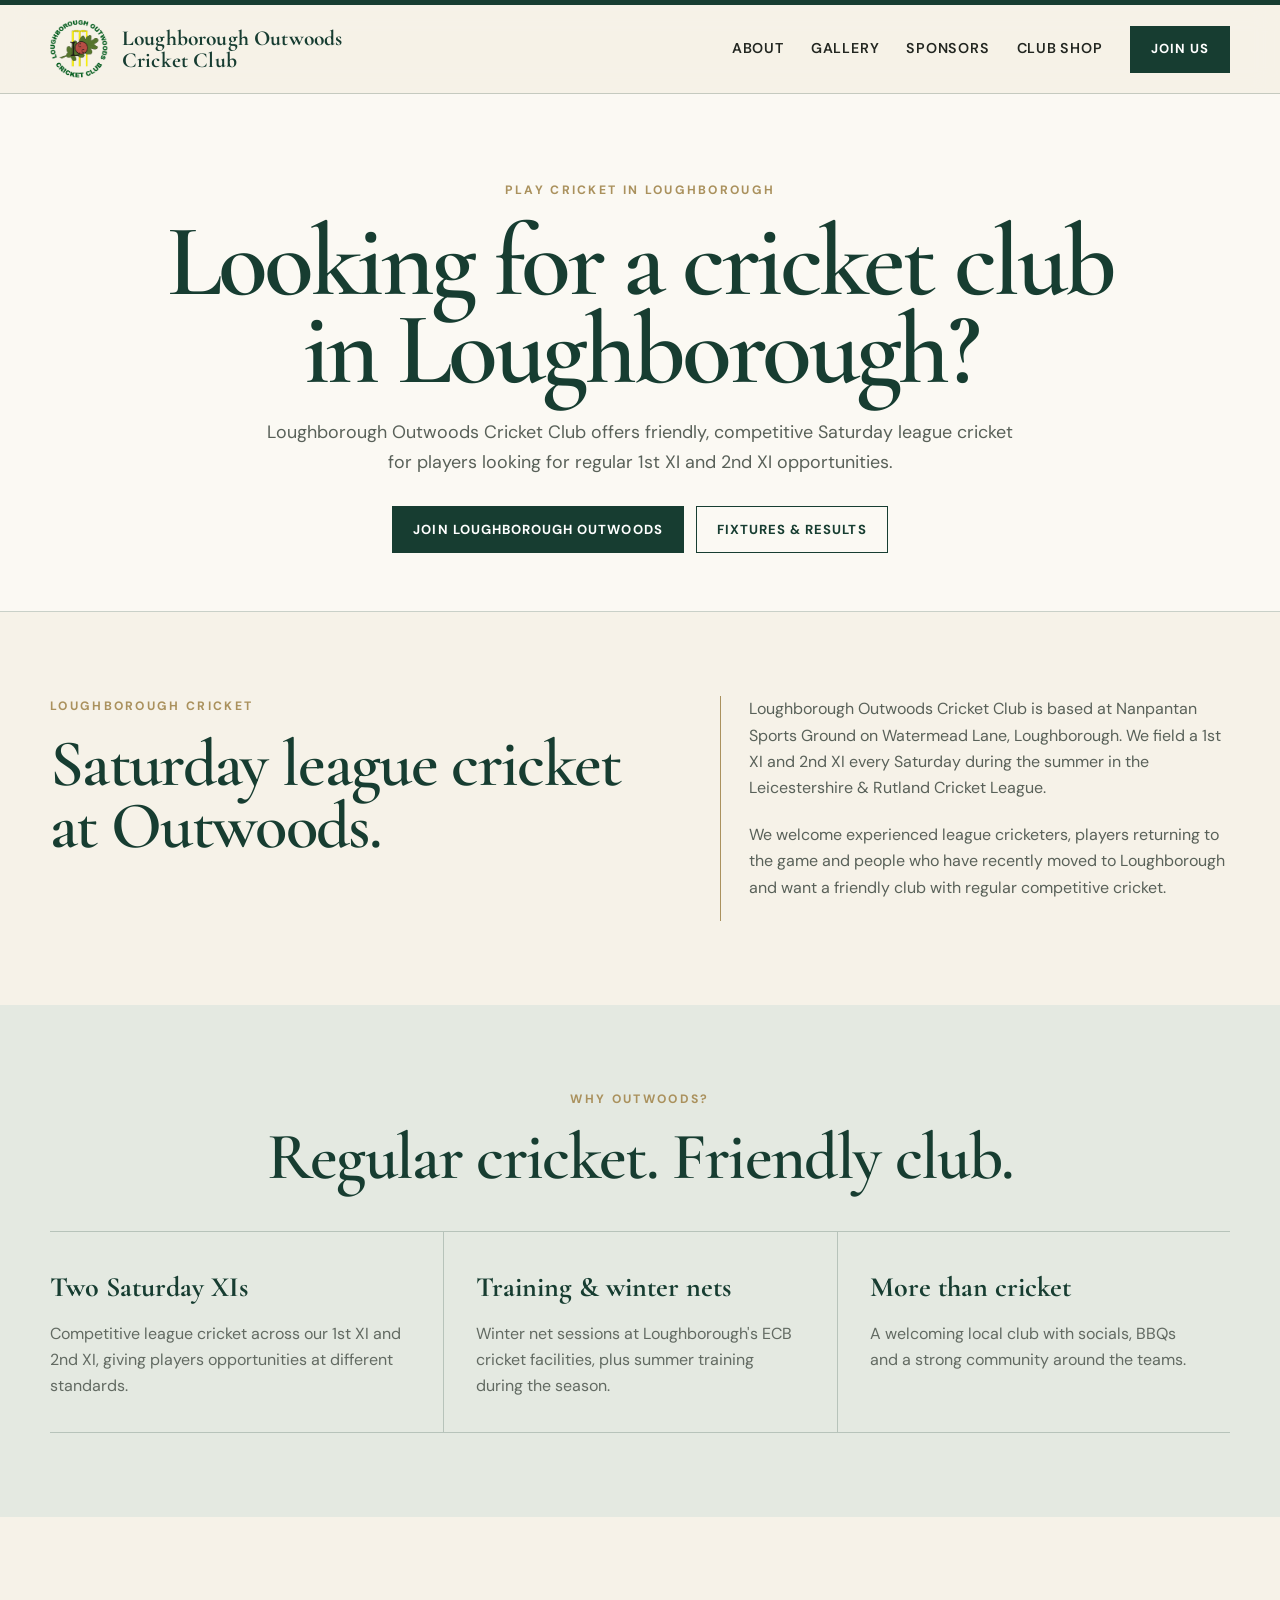
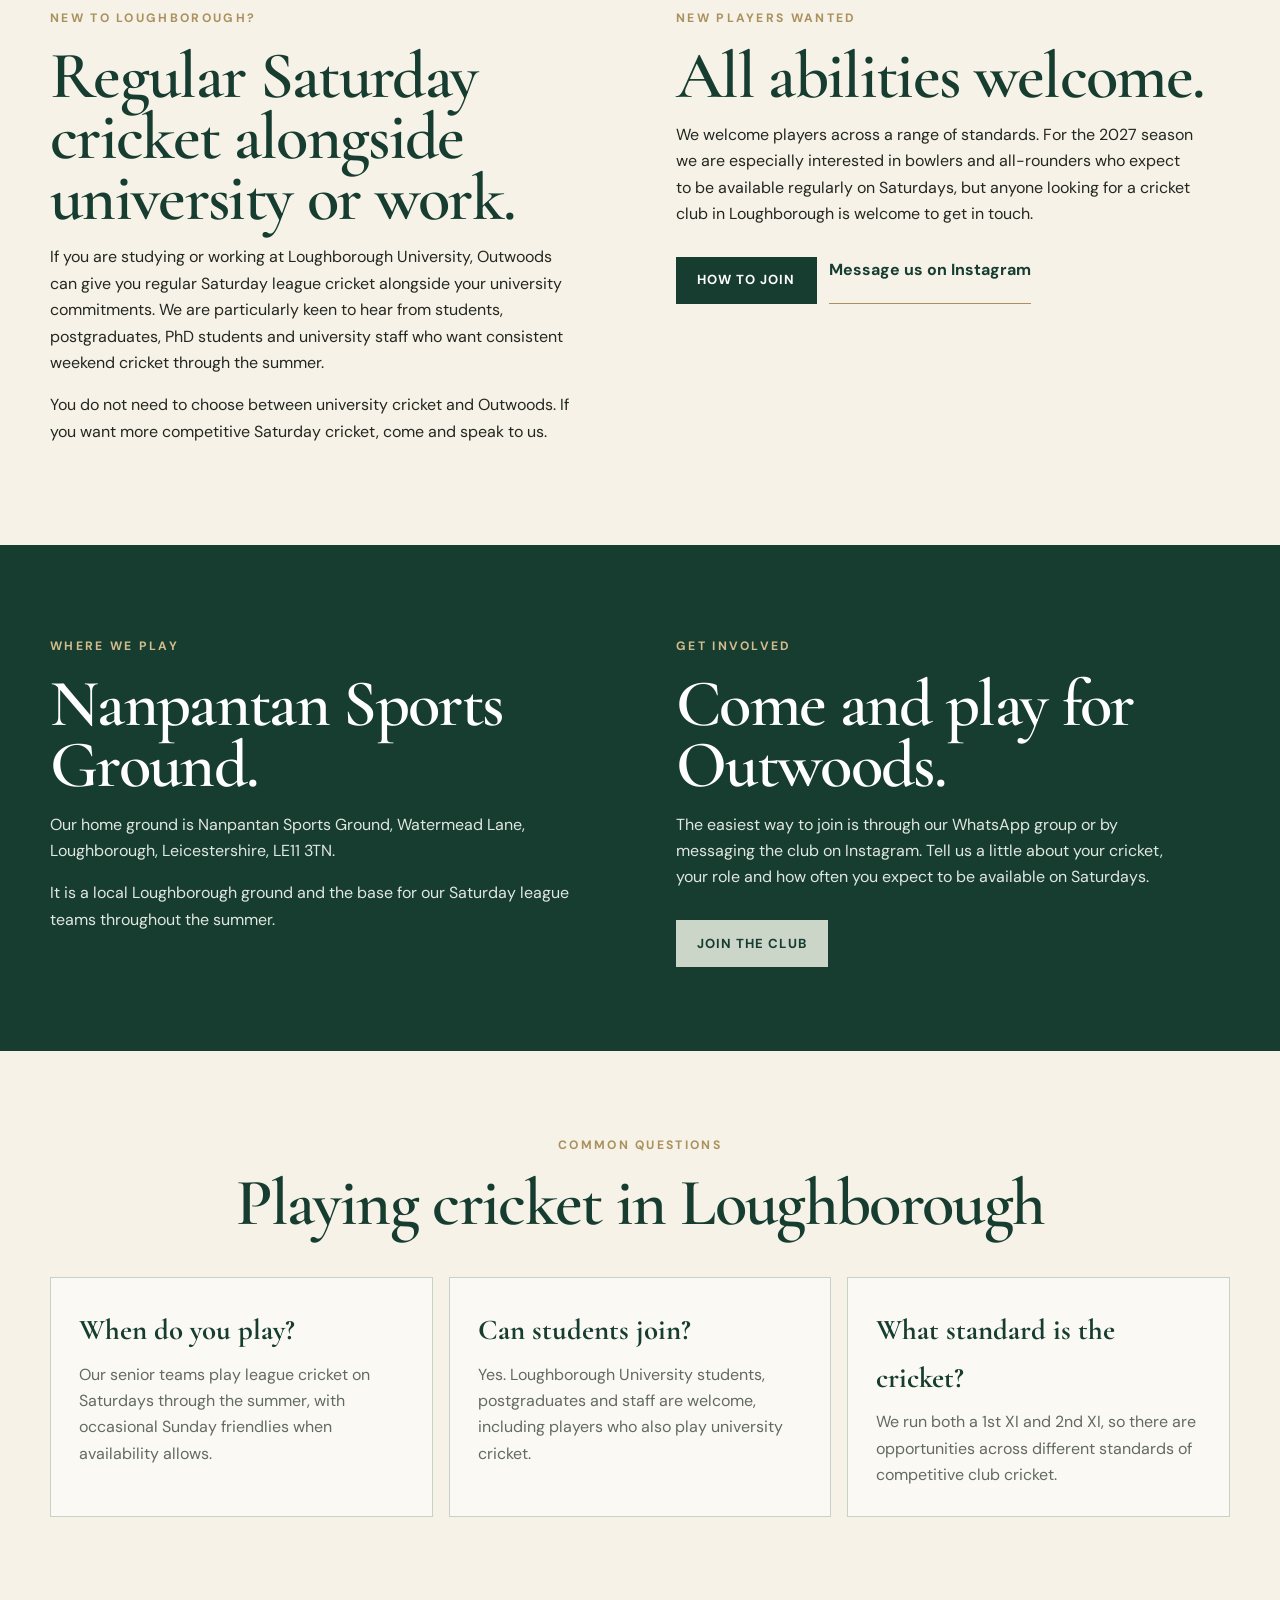
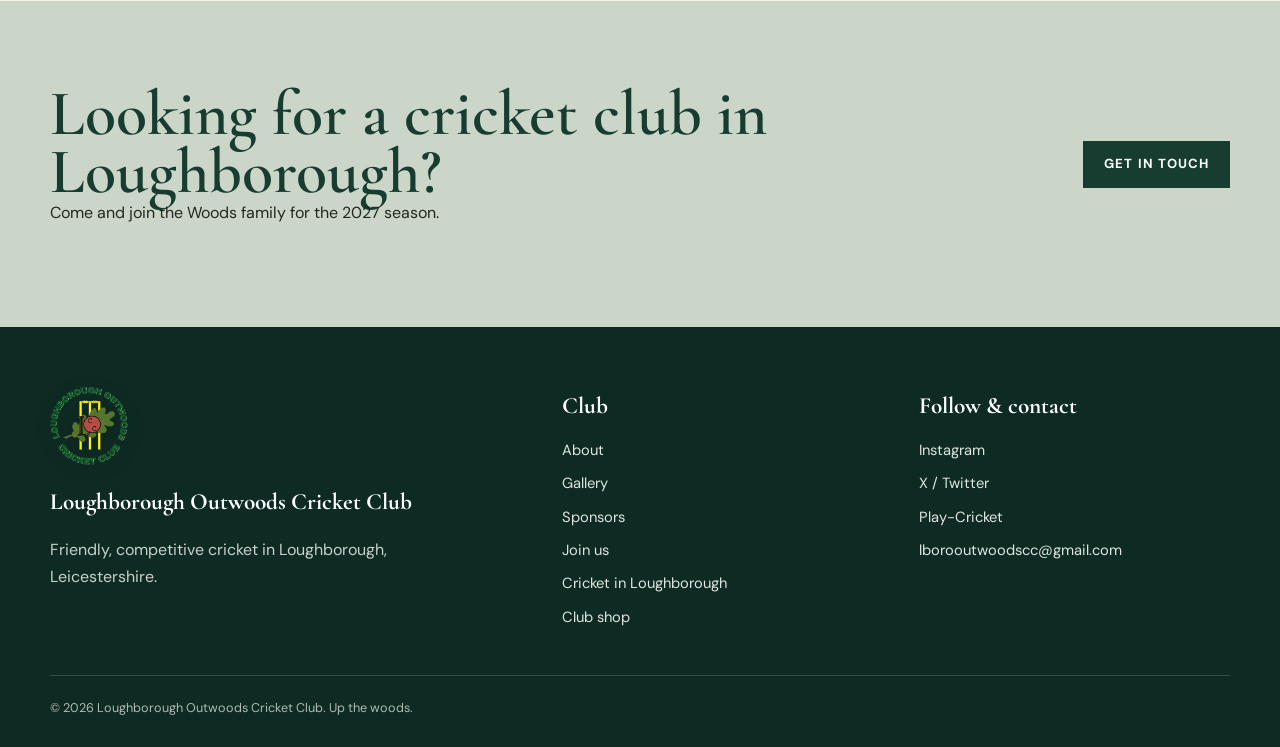
==== cricket-club-loughborough/index.html @ b5976796 "Add Loughborough cricket club SEO landing page" ====
<!doctype html>
<html lang="en-GB">
<head>
  <meta charset="utf-8" />
  <meta name="viewport" content="width=device-width,initial-scale=1" />
  <title>Cricket Club in Loughborough | Loughborough Outwoods CC</title>
  <meta name="description" content="Looking for a cricket club in Loughborough? Join Loughborough Outwoods CC for friendly, competitive Saturday league cricket with 1st XI and 2nd XI opportunities." />
  <meta name="theme-color" content="#173d31" />
  <meta name="robots" content="index,follow" />
  <link rel="canonical" href="https://outwoodscc.co.uk/cricket-club-loughborough/" />
  <link rel="icon" href="../assets/images/logo/logo.png" type="image/png" />
  <link rel="apple-touch-icon" href="../assets/images/logo/logo.png" />
  <meta property="og:title" content="Cricket Club in Loughborough | Loughborough Outwoods CC" />
  <meta property="og:description" content="Regular Saturday league cricket in Loughborough with 1st XI and 2nd XI opportunities. New players are welcome." />
  <meta property="og:type" content="website" />
  <meta property="og:url" content="https://outwoodscc.co.uk/cricket-club-loughborough/" />
  <meta property="og:image" content="https://outwoodscc.co.uk/assets/images/hero/Hero.jpg" />
  <meta property="og:image:alt" content="Loughborough Outwoods Cricket Club ground" />
  <meta name="twitter:card" content="summary_large_image" />
  <meta name="twitter:title" content="Cricket Club in Loughborough | Loughborough Outwoods CC" />
  <meta name="twitter:description" content="Regular Saturday league cricket in Loughborough. New players are welcome at Loughborough Outwoods CC." />
  <meta name="twitter:image" content="https://outwoodscc.co.uk/assets/images/hero/Hero.jpg" />
  <link rel="stylesheet" href="../assets/styles.css" />
  <link rel="stylesheet" href="../assets/visual.css" />
  <link rel="stylesheet" href="../assets/polish.css" />
  <script type="application/ld+json">
  {
    "@context":"https://schema.org",
    "@type":"SportsOrganization",
    "name":"Loughborough Outwoods Cricket Club",
    "sport":"Cricket",
    "url":"https://outwoodscc.co.uk/",
    "email":"lborooutwoodscc@gmail.com",
    "address":{
      "@type":"PostalAddress",
      "streetAddress":"Nanpantan Sports Ground, Watermead Lane",
      "addressLocality":"Loughborough",
      "addressRegion":"Leicestershire",
      "postalCode":"LE11 3TN",
      "addressCountry":"GB"
    },
    "sameAs":[
      "https://www.instagram.com/lborooutwoodscc",
      "https://x.com/lborooutwoodscc",
      "https://loughboroughoutwoods.play-cricket.com/"
    ]
  }
  </script>
</head>
<body>
<a class="skip-link" href="#main">Skip to main content</a>
<div class="accent-rule"></div>
<header class="site-header">
  <div class="wrap nav">
    <a class="brand" href="../index.html" aria-label="Loughborough Outwoods Cricket Club home"><span class="brand-mark">LOCC</span><span class="brand-name">Loughborough Outwoods<br>Cricket Club</span></a>
    <button class="menu-btn" aria-expanded="false" aria-label="Open navigation">Menu</button>
    <nav class="nav-links" aria-label="Main navigation">
      <a href="../about.html">About</a>
      <a href="../gallery.html">Gallery</a>
      <a href="../sponsors.html">Sponsors</a>
      <a href="https://iconsports.co.uk/my-club-zone/my-club-zone-cricket/loughborough-outwoods-cc-teamwear" target="_blank" rel="noreferrer">Club shop</a>
      <a href="../join.html" class="btn">Join us</a>
    </nav>
  </div>
</header>
<main id="main">
  <section class="page-hero">
    <div class="wrap">
      <span class="kicker">Play cricket in Loughborough</span>
      <h1>Looking for a cricket club in Loughborough?</h1>
      <p>Loughborough Outwoods Cricket Club offers friendly, competitive Saturday league cricket for players looking for regular 1st XI and 2nd XI opportunities.</p>
      <div class="hero-actions" style="justify-content:center"><a class="btn" href="../join.html">Join Loughborough Outwoods</a><a class="btn light" href="https://loughboroughoutwoods.play-cricket.com/" target="_blank" rel="noreferrer">Fixtures &amp; results</a></div>
    </div>
  </section>

  <section>
    <div class="wrap intro-grid">
      <div class="intro-copy">
        <span class="kicker">Loughborough cricket</span>
        <h2 class="section-title">Saturday league cricket at Outwoods.</h2>
      </div>
      <div class="intro-aside">
        <p>Loughborough Outwoods Cricket Club is based at Nanpantan Sports Ground on Watermead Lane, Loughborough. We field a 1st XI and 2nd XI every Saturday during the summer in the Leicestershire &amp; Rutland Cricket League.</p>
        <p>We welcome experienced league cricketers, players returning to the game and people who have recently moved to Loughborough and want a friendly club with regular competitive cricket.</p>
      </div>
    </div>
  </section>

  <section class="sage-section">
    <div class="wrap">
      <div class="section-head">
        <span class="kicker">Why Outwoods?</span>
        <h2>Regular cricket. Friendly club.</h2>
      </div>
      <div class="feature-row">
        <div class="feature"><h3>Two Saturday XIs</h3><p>Competitive league cricket across our 1st XI and 2nd XI, giving players opportunities at different standards.</p></div>
        <div class="feature"><h3>Training &amp; winter nets</h3><p>Winter net sessions at Loughborough's ECB cricket facilities, plus summer training during the season.</p></div>
        <div class="feature"><h3>More than cricket</h3><p>A welcoming local club with socials, BBQs and a strong community around the teams.</p></div>
      </div>
    </div>
  </section>

  <section>
    <div class="wrap two-col">
      <div class="editorial-block">
        <span class="kicker">New to Loughborough?</span>
        <h2 class="section-title">Regular Saturday cricket alongside university or work.</h2>
        <p>If you are studying or working at Loughborough University, Outwoods can give you regular Saturday league cricket alongside your university commitments. We are particularly keen to hear from students, postgraduates, PhD students and university staff who want consistent weekend cricket through the summer.</p>
        <p>You do not need to choose between university cricket and Outwoods. If you want more competitive Saturday cricket, come and speak to us.</p>
      </div>
      <div class="editorial-block">
        <span class="kicker">New players wanted</span>
        <h2 class="section-title">All abilities welcome.</h2>
        <p>We welcome players across a range of standards. For the 2027 season we are especially interested in bowlers and all-rounders who expect to be available regularly on Saturdays, but anyone looking for a cricket club in Loughborough is welcome to get in touch.</p>
        <div class="hero-actions"><a class="btn" href="../join.html">How to join</a><a class="text-link" href="https://www.instagram.com/lborooutwoodscc" target="_blank" rel="noreferrer">Message us on Instagram</a></div>
      </div>
    </div>
  </section>

  <section class="dark-section">
    <div class="wrap two-col">
      <div class="editorial-block">
        <span class="kicker">Where we play</span>
        <h2 class="section-title">Nanpantan Sports Ground.</h2>
        <p>Our home ground is Nanpantan Sports Ground, Watermead Lane, Loughborough, Leicestershire, LE11 3TN.</p>
        <p>It is a local Loughborough ground and the base for our Saturday league teams throughout the summer.</p>
      </div>
      <div class="editorial-block">
        <span class="kicker">Get involved</span>
        <h2 class="section-title">Come and play for Outwoods.</h2>
        <p>The easiest way to join is through our WhatsApp group or by messaging the club on Instagram. Tell us a little about your cricket, your role and how often you expect to be available on Saturdays.</p>
        <div class="hero-actions"><a class="btn sage" href="../join.html">Join the club</a></div>
      </div>
    </div>
  </section>

  <section>
    <div class="wrap">
      <div class="section-head">
        <span class="kicker">Common questions</span>
        <h2>Playing cricket in Loughborough</h2>
      </div>
      <div class="link-cards">
        <div class="link-card"><h3>When do you play?</h3><p>Our senior teams play league cricket on Saturdays through the summer, with occasional Sunday friendlies when availability allows.</p></div>
        <div class="link-card"><h3>Can students join?</h3><p>Yes. Loughborough University students, postgraduates and staff are welcome, including players who also play university cricket.</p></div>
        <div class="link-card"><h3>What standard is the cricket?</h3><p>We run both a 1st XI and 2nd XI, so there are opportunities across different standards of competitive club cricket.</p></div>
      </div>
    </div>
  </section>

  <section class="cta-band">
    <div class="wrap cta-inner">
      <div><h2>Looking for a cricket club in Loughborough?</h2><p>Come and join the Woods family for the 2027 season.</p></div>
      <a class="btn" href="../join.html">Get in touch</a>
    </div>
  </section>
</main>
<footer>
  <div class="wrap footer-grid">
    <div><img class="logo-footer" src="../assets/images/logo/logo.png" alt="Loughborough Outwoods Cricket Club logo" loading="lazy" decoding="async"><h3>Loughborough Outwoods Cricket Club</h3><p>Friendly, competitive cricket in Loughborough, Leicestershire.</p></div>
    <div><h3>Club</h3><div class="footer-links"><a href="../about.html">About</a><a href="../gallery.html">Gallery</a><a href="../sponsors.html">Sponsors</a><a href="../join.html">Join us</a><a href="../cricket-club-loughborough/" aria-current="page">Cricket in Loughborough</a><a href="https://iconsports.co.uk/my-club-zone/my-club-zone-cricket/loughborough-outwoods-cc-teamwear" target="_blank" rel="noreferrer">Club shop</a></div></div>
    <div><h3>Follow &amp; contact</h3><div class="footer-links"><a href="https://www.instagram.com/lborooutwoodscc" target="_blank" rel="noreferrer">Instagram</a><a href="https://x.com/lborooutwoodscc" target="_blank" rel="noreferrer">X / Twitter</a><a href="https://loughboroughoutwoods.play-cricket.com/" target="_blank" rel="noreferrer">Play-Cricket</a><a href="mailto:lborooutwoodscc@gmail.com">lborooutwoodscc@gmail.com</a></div></div>
  </div>
  <div class="wrap micro">© <span data-year></span> Loughborough Outwoods Cricket Club. Up the woods.</div>
</footer>
<script src="../assets/site.js"></script>
</body>
</html>
---- assets/styles.css ----
@import url('https://fonts.googleapis.com/css2?family=Cormorant+Garamond:ital,wght@0,500;0,600;0,700;1,600&family=DM+Sans:wght@400;500;600;700&display=swap');

:root{
  --forest:#173d31;
  --forest-deep:#0e2b23;
  --sage:#cbd5c8;
  --sage-light:#e4e9e1;
  --ivory:#f6f2e8;
  --paper:#fbf9f3;
  --ink:#232721;
  --muted:#6f766e;
  --brass:#aa915d;
  --burgundy:#71343a;
  --rule:rgba(23,61,49,.22);
  --max:1180px;
}

*{box-sizing:border-box}
html{scroll-behavior:smooth}
body{margin:0;background:var(--ivory);color:var(--ink);font-family:'DM Sans',Arial,sans-serif;line-height:1.65;-webkit-font-smoothing:antialiased}
a{color:inherit}
img{max-width:100%;display:block}
.wrap{width:min(var(--max),calc(100% - 42px));margin:auto}

.accent-rule{height:5px;background:var(--forest)}
.site-header{position:sticky;top:0;z-index:30;background:rgba(246,242,232,.96);backdrop-filter:blur(12px);border-bottom:1px solid var(--rule)}
.nav{min-height:88px;display:flex;align-items:center;justify-content:space-between;gap:30px}
.brand{display:flex;align-items:center;gap:14px;text-decoration:none;color:var(--forest);font-weight:700;letter-spacing:.01em}
.brand-mark{width:58px;height:58px;background:url('images/logo/logo.png') center/contain no-repeat;flex:0 0 auto;font-size:0}
.brand-name{font-family:'Cormorant Garamond',Georgia,serif;font-size:1.34rem;line-height:1.05;font-weight:700}
.nav-links{display:flex;gap:27px;align-items:center;font-size:.89rem;font-weight:600;letter-spacing:.055em;text-transform:uppercase}
.nav-links a{text-decoration:none;position:relative}
.nav-links>a:not(.btn)::after{content:'';position:absolute;left:0;right:100%;bottom:-7px;height:1px;background:var(--forest);transition:right .2s ease}
.nav-links>a:not(.btn):hover::after{right:0}
.menu-btn{display:none;border:1px solid var(--forest);background:transparent;color:var(--forest);padding:10px 13px;font:inherit;font-weight:700;text-transform:uppercase;letter-spacing:.08em}

.btn{display:inline-flex;align-items:center;justify-content:center;min-height:47px;padding:11px 20px;border:1px solid var(--forest);background:var(--forest);color:#fff;text-decoration:none;font-size:.82rem;font-weight:700;text-transform:uppercase;letter-spacing:.08em;transition:background .2s,color .2s,transform .2s}
.btn:hover{background:var(--forest-deep);transform:translateY(-1px)}
.btn.light{background:transparent;color:var(--forest)}
.btn.light:hover{background:var(--forest);color:#fff}
.btn.sage{background:var(--sage);color:var(--forest);border-color:var(--sage)}
.btn.sage:hover{background:#b9c8b6}
.btn.brass{background:var(--brass);border-color:var(--brass);color:#fff}

.kicker{display:block;margin-bottom:17px;color:var(--brass);font-size:.76rem;font-weight:700;letter-spacing:.19em;text-transform:uppercase}
.display{font-family:'Cormorant Garamond',Georgia,serif;color:var(--forest);font-size:clamp(3.5rem,7vw,7rem);line-height:.86;letter-spacing:-.035em;margin:0;font-weight:600}
.display em{font-weight:600}
.lead{font-size:1.08rem;max-width:690px;color:#465047}

.hero-actions{display:flex;gap:12px;flex-wrap:wrap;margin-top:29px}
.heritage-hero{padding:62px 0 78px;overflow:hidden}
.heritage-hero-grid{display:grid;grid-template-columns:minmax(0,1fr) minmax(340px,.72fr);gap:76px;align-items:center}
.heritage-copy{padding:26px 0}
.heritage-title{font-family:'Cormorant Garamond',Georgia,serif;color:var(--forest);font-size:clamp(4.1rem,8.4vw,8.2rem);line-height:.76;letter-spacing:-.045em;font-weight:600;margin:0 0 30px}
.heritage-title span{display:block}
.heritage-title .territory{font-style:italic;color:var(--burgundy);margin-left:.45em}
.heritage-copy .hero-copy{font-size:1.1rem;max-width:590px;color:#465047}
.heritage-media{position:relative;padding:22px 0 22px 28px}
.heritage-photo{position:relative;max-width:460px;margin-left:auto;background:#fff;padding:12px;box-shadow:0 24px 55px rgba(20,43,35,.16)}
.heritage-photo img{width:100%;height:auto;max-height:650px;object-fit:contain;background:#ece9e0}
.heritage-photo::before{content:'';position:absolute;inset:24px auto -22px -28px;width:72%;background:var(--sage);z-index:-1}
.heritage-note{position:absolute;left:2px;bottom:7%;background:var(--forest);color:#fff;padding:12px 17px;font-family:'Cormorant Garamond',Georgia,serif;font-size:1.28rem;font-style:italic}

.club-strip{border-top:1px solid var(--rule);border-bottom:1px solid var(--rule);background:var(--paper)}
.club-strip-inner{min-height:82px;display:flex;align-items:center;justify-content:center;gap:34px;flex-wrap:wrap;color:var(--forest);font-size:.79rem;font-weight:700;letter-spacing:.11em;text-transform:uppercase;text-align:center}
.club-strip-inner span+span::before{content:'•';margin-right:34px;color:var(--brass)}

section{padding:84px 0}
.section-head{display:block;text-align:center;margin-bottom:44px}
.section-head h2,.section-title{font-family:'Cormorant Garamond',Georgia,serif;color:var(--forest);font-size:clamp(2.9rem,5.2vw,5rem);line-height:.92;letter-spacing:-.025em;margin:0;font-weight:600}
.section-head p{margin:14px auto 0;color:#586159;max-width:620px}

.intro-grid{display:grid;grid-template-columns:1.08fr .92fr;gap:72px;align-items:start}
.intro-copy p{font-size:1.1rem;margin-top:0}
.intro-aside{border-left:1px solid var(--brass);padding-left:28px}
.intro-aside p{margin:0 0 20px;color:#596159}
.text-link{color:var(--forest);font-weight:700;text-decoration:none;border-bottom:1px solid var(--brass);padding-bottom:3px}

.feature-row{display:grid;grid-template-columns:repeat(3,1fr);border-top:1px solid var(--rule);border-bottom:1px solid var(--rule)}
.feature{padding:32px 32px 32px 0}
.feature+.feature{border-left:1px solid var(--rule);padding-left:32px}
.feature h3{font-family:'Cormorant Garamond',Georgia,serif;color:var(--forest);font-size:1.75rem;margin:0 0 10px;font-weight:700}
.feature p{margin:0;color:#626a62}

.sage-section{background:var(--sage-light)}
.dark-section{background:var(--forest);color:#fff}
.dark-section .kicker{color:#d2bc8b}.dark-section .section-title,.dark-section h2{color:#fff}.dark-section p{color:#e1e7e1}
.two-col{display:grid;grid-template-columns:1fr 1fr;gap:72px;align-items:start}
.editorial-block{padding-top:7px}
.editorial-block h3{font-family:'Cormorant Garamond',Georgia,serif;color:var(--forest);font-size:2.2rem;line-height:1;margin:0 0 17px}
.dark-section .editorial-block h3{color:#fff}
.editorial-block p{max-width:520px}

.gallery{display:grid;grid-template-columns:1.2fr .8fr .8fr;grid-auto-rows:230px;gap:14px}
.gallery .ph{position:relative;background:#e5e3dc;overflow:hidden;border:1px solid var(--rule)}
.gallery .ph:first-child{grid-row:span 2}
.placeholder{height:100%;display:grid;place-items:center;color:#7c827b;text-transform:uppercase;letter-spacing:.1em;font-size:.74rem}
.gallery img{width:100%;height:100%;object-fit:cover}

.page-hero{padding:86px 0 58px;border-bottom:1px solid var(--rule);background:var(--paper);text-align:center}
.page-hero h1{font-family:'Cormorant Garamond',Georgia,serif;color:var(--forest);font-size:clamp(4rem,8vw,7.2rem);line-height:.86;letter-spacing:-.035em;margin:0 0 25px;font-weight:600}
.page-hero p{font-size:1.12rem;max-width:760px;color:#596159;margin-left:auto;margin-right:auto}

.panel{background:var(--paper);border-top:2px solid var(--forest);padding:30px 0}
.panel h3{font-family:'Cormorant Garamond',Georgia,serif;color:var(--forest);font-size:2.15rem;line-height:1;margin:0 0 15px}
.panel p{max-width:550px}.panel+.panel{margin-top:26px}
.panel.sage-panel{background:transparent;border-color:var(--brass)}

.link-cards{display:grid;grid-template-columns:repeat(3,1fr);gap:16px}
.link-card{background:var(--paper);border:1px solid var(--rule);padding:28px;text-decoration:none;transition:transform .18s,box-shadow .18s}
.link-card:hover{transform:translateY(-3px);box-shadow:0 12px 30px rgba(20,43,35,.08)}
.link-card h3{font-family:'Cormorant Garamond',Georgia,serif;color:var(--forest);font-size:1.8rem;margin:0 0 8px}
.link-card p{margin:0;color:#626a62}

.demo-form{display:grid;grid-template-columns:1fr 1fr;gap:18px}
.field{display:grid;gap:7px}.field.full{grid-column:1/-1}.field label{font-size:.79rem;font-weight:700;letter-spacing:.06em;text-transform:uppercase;color:var(--forest)}
.field input,.field select,.field textarea{width:100%;border:1px solid #aeb7ae;background:var(--paper);padding:13px 14px;font:inherit;color:var(--ink);border-radius:0}
.field input:focus,.field select:focus,.field textarea:focus{outline:2px solid var(--sage);border-color:var(--forest)}
.note{font-size:.86rem;color:var(--muted)}

.cta-band{background:var(--sage);border:0}
.cta-inner{display:grid;grid-template-columns:1fr auto;align-items:center;gap:50px}
.cta-inner h2{font-family:'Cormorant Garamond',Georgia,serif;color:var(--forest);font-size:clamp(3rem,5vw,5rem);line-height:.9;margin:0;font-weight:600}
.cta-inner p{max-width:450px;margin:0 0 16px}

.gallery-page-section{padding-top:64px}
.gallery-thumbs{columns:3;column-gap:18px}
.gallery-thumb{display:block;width:100%;margin:0 0 18px;padding:0;border:0;background:transparent;cursor:zoom-in;break-inside:avoid;overflow:hidden}
.gallery-thumb img{width:100%;height:auto;display:block;transition:transform .25s ease,opacity .25s ease}
.gallery-thumb:hover img{transform:scale(1.015);opacity:.93}
.gallery-follow{text-align:center;margin-top:36px}
.lightbox[hidden]{display:none}
.lightbox{position:fixed;inset:0;z-index:1000;background:rgba(7,18,14,.94);display:grid;grid-template-columns:84px minmax(0,1fr) 84px;align-items:center;padding:28px;color:#fff}
.lightbox-figure{margin:0;text-align:center;min-width:0}
.lightbox-figure img{display:block;max-width:100%;max-height:82vh;width:auto;height:auto;margin:0 auto;object-fit:contain;box-shadow:0 18px 50px rgba(0,0,0,.32)}
.lightbox-figure figcaption{margin-top:12px;font-size:.8rem;letter-spacing:.12em;color:#d7ddd8}
.lightbox-close,.lightbox-nav{border:0;background:transparent;color:#fff;cursor:pointer;font-family:Georgia,serif}
.lightbox-close{position:absolute;top:18px;right:24px;font-size:2.5rem;line-height:1;padding:8px}
.lightbox-nav{font-size:4.5rem;line-height:1;opacity:.8;padding:20px 8px}
.lightbox-nav:hover,.lightbox-close:hover{opacity:1;color:#d4bd89}
.lightbox-open{overflow:hidden}

footer{background:var(--forest-deep);color:#e7ebe5;padding:60px 0 28px}
.footer-grid{display:grid;grid-template-columns:1.5fr 1fr 1fr;gap:46px}
.logo-footer{width:78px;height:78px;object-fit:contain;margin-bottom:18px;filter:drop-shadow(0 3px 8px rgba(0,0,0,.18))}
.footer-grid h3{font-family:'Cormorant Garamond',Georgia,serif;color:#fff;font-size:1.45rem;margin:0 0 13px}
.footer-grid p{color:#c9d1ca;max-width:390px}
.footer-links{display:grid;gap:9px}
.footer-links a{color:#dfe5df;text-decoration:none;font-size:.92rem}
.footer-links a:hover{color:#fff;text-decoration:underline}
.micro{border-top:1px solid rgba(255,255,255,.15);padding-top:22px;margin-top:46px;font-size:.79rem;color:#aebbb2}

@media(max-width:900px){
  .nav-links{display:none;position:absolute;top:88px;left:0;right:0;background:var(--ivory);border-bottom:1px solid var(--rule);padding:24px;flex-direction:column;align-items:flex-start}
  .nav-links.open{display:flex}.menu-btn{display:block}
  .heritage-hero-grid,.intro-grid,.two-col{grid-template-columns:1fr;gap:34px}
  .heritage-media{max-width:560px;width:100%;margin:auto}.heritage-photo{margin:auto}
  .feature-row,.link-cards{grid-template-columns:1fr}.feature+.feature{border-left:0;border-top:1px solid var(--rule);padding-left:0}.feature{padding:26px 0}
  .gallery{grid-template-columns:1fr 1fr}.gallery .ph:first-child{grid-column:1/-1;grid-row:span 1;height:360px}
  .cta-inner{grid-template-columns:1fr}.footer-grid{grid-template-columns:1fr 1fr}.footer-grid>div:first-child{grid-column:1/-1}
  .gallery-thumbs{columns:2}.lightbox{grid-template-columns:64px minmax(0,1fr) 64px;padding:20px}.lightbox-nav{font-size:3.5rem}
}

@media(max-width:560px){
  .wrap{width:min(var(--max),calc(100% - 28px))}.brand-name{display:none}.brand-mark{width:52px;height:52px}.nav{min-height:78px}.nav-links{top:78px}
  .heritage-hero{padding:40px 0 58px}.heritage-title{font-size:clamp(4rem,18vw,6rem)}.heritage-title .territory{margin-left:.15em}.heritage-media{padding-left:12px}.heritage-photo::before{left:-12px;bottom:-14px}.heritage-note{left:-2px;font-size:1.1rem}
  .club-strip-inner{display:grid;gap:0;padding:16px 0}.club-strip-inner span{padding:6px}.club-strip-inner span+span::before{display:none}
  section{padding:62px 0}.gallery{grid-template-columns:1fr;grid-auto-rows:270px}.gallery .ph:first-child{grid-column:auto;height:auto}
  .demo-form{grid-template-columns:1fr}.field.full{grid-column:auto}.hero-actions{display:grid}.btn{width:100%}.footer-grid{grid-template-columns:1fr}.footer-grid>div:first-child{grid-column:auto}
  .gallery-thumbs{columns:1}.lightbox{grid-template-columns:44px minmax(0,1fr) 44px;padding:14px}.lightbox-nav{font-size:2.8rem;padding:10px 2px}.lightbox-close{top:8px;right:10px;font-size:2.2rem}.lightbox-figure img{max-height:78vh}
}
---- assets/visual.css ----
/* Homepage: streamlined heritage editorial treatment */
.home-hero{position:relative;min-height:74vh;display:flex;align-items:flex-start;overflow:hidden;background:var(--forest-deep);color:#fff}
.home-hero-media{position:absolute;inset:0;z-index:0}
.home-hero-media::after{content:'';position:absolute;inset:0;background:linear-gradient(180deg,rgba(8,26,21,.34) 0%,rgba(8,26,21,.18) 40%,rgba(8,26,21,.52) 100%)}
.home-hero-media img{width:100%;height:100%;object-fit:cover;object-position:center 54%}
.home-hero-inner{position:relative;z-index:1;width:100%;padding:90px 0 165px;text-align:center}
.home-welcome{display:block;margin-bottom:15px;font-family:'Cormorant Garamond',Georgia,serif;font-size:clamp(1.25rem,2vw,1.75rem);font-style:italic;color:#fffaf0;text-shadow:0 3px 18px rgba(0,0,0,.42)}
.home-title{margin:0 auto;color:#fff;font-family:'Cormorant Garamond',Georgia,serif;font-size:clamp(3rem,6.4vw,6.35rem);line-height:.86;letter-spacing:-.03em;font-weight:700;text-transform:uppercase;text-shadow:0 5px 28px rgba(0,0,0,.58),0 1px 2px rgba(0,0,0,.7)}
.home-title span{display:block}.home-title .woods-line{color:#fffaf0}
.home-hero-actions{display:flex;justify-content:center;gap:12px;flex-wrap:wrap;margin-top:28px}
.home-hero .btn{border-color:#fff;background:#fff;color:var(--forest-deep)}
.home-hero .btn:hover{background:var(--ivory);color:var(--forest-deep)}
.home-hero .btn.light{background:rgba(10,31,25,.28);border-color:rgba(255,255,255,.82);color:#fff;backdrop-filter:blur(4px)}
.home-hero .btn.light:hover{background:#fff;color:var(--forest-deep)}
.home-about-wrap{position:relative;z-index:3;margin-top:-96px}
.home-about{width:min(720px,calc(100% - 52px));margin-left:max(26px,calc((100vw - var(--max))/2));background:var(--ivory);border-top:3px solid var(--forest);padding:38px 44px 36px;box-shadow:0 18px 44px rgba(18,42,33,.12)}
.home-about h2{font-family:'Cormorant Garamond',Georgia,serif;color:var(--forest);font-size:clamp(2.6rem,4.5vw,4rem);line-height:.94;margin:0 0 16px;font-weight:600}
.home-about p{font-size:1rem;max-width:650px;margin:0 0 15px;color:#4f5951}
.home-about .text-link{display:inline-block;margin-top:4px}
.home-intro{padding-top:86px;padding-bottom:82px}
.home-intro-grid{display:grid;grid-template-columns:.9fr 1.1fr;gap:72px;align-items:center}
.home-copy h2{font-family:'Cormorant Garamond',Georgia,serif;color:var(--forest);font-size:clamp(2.8rem,4.7vw,4.8rem);line-height:.92;margin:0;font-weight:600}
.home-intro-detail{padding-top:26px}
.home-intro-detail .lead{margin-top:0;margin-bottom:0}
.home-intro-detail .hero-actions{margin-top:26px}

/* Dynamic Instagram */
.home-instagram{padding:74px 0;background:var(--sage-light);border-top:1px solid var(--rule);border-bottom:1px solid var(--rule)}
.home-section-head{display:flex;align-items:flex-end;justify-content:space-between;gap:28px;margin-bottom:28px}
.home-section-head .kicker{margin-bottom:9px}
.home-section-head h2{font-family:'Cormorant Garamond',Georgia,serif;color:var(--forest);font-size:clamp(2.7rem,4.8vw,4.6rem);line-height:.92;margin:0;font-weight:600}
.instagram-head-actions{display:flex;align-items:center;gap:10px;flex-wrap:wrap;justify-content:flex-end}
.instagram-arrow{width:46px;height:46px;border:1px solid var(--forest);background:transparent;color:var(--forest);font-family:Georgia,serif;font-size:2rem;line-height:1;cursor:pointer;display:grid;place-items:center}
.instagram-arrow:hover{background:var(--forest);color:#fff}.instagram-arrow:disabled{opacity:.35;cursor:default}
.instagram-track{display:grid;grid-auto-flow:column;grid-auto-columns:calc((100% - 44px)/3);gap:22px;overflow-x:auto;scroll-snap-type:x mandatory;scrollbar-width:none;padding-bottom:2px}
.instagram-track::-webkit-scrollbar{display:none}
.instagram-card{display:block;position:relative;aspect-ratio:1/1;overflow:hidden;background:var(--paper);border:1px solid var(--rule);scroll-snap-align:start;text-decoration:none}
.instagram-card img{width:100%;height:100%;object-fit:cover;transition:transform .28s ease,opacity .28s ease}
.instagram-card:hover img{transform:scale(1.02);opacity:.94}
.instagram-card::after{content:'↗';position:absolute;right:12px;bottom:12px;width:32px;height:32px;display:grid;place-items:center;background:rgba(14,43,35,.88);color:#fff;font-size:.95rem}
.instagram-loading,.instagram-error{margin:0;color:#596159;grid-column:1/-1}

/* Homepage gallery teaser */
.home-gallery-preview{padding:62px 0 78px;background:var(--paper)}
.home-gallery-preview-head{display:flex;align-items:center;justify-content:space-between;gap:24px;margin-bottom:22px}
.home-gallery-preview-head .kicker{margin:0}
.home-gallery-preview-grid{display:grid;grid-template-columns:1fr 1fr;gap:22px;align-items:start}
.home-gallery-preview-grid a{display:block;overflow:hidden;background:var(--ivory);border:1px solid var(--rule)}
.home-gallery-preview-grid img{display:block;width:100%;height:360px;object-fit:cover;transition:transform .28s ease}
.home-gallery-preview-grid a:hover img{transform:scale(1.015)}
.home-footer-cta{padding:60px 0;background:var(--sage)}
.home-footer-cta .wrap{display:flex;align-items:center;justify-content:space-between;gap:32px}
.home-footer-cta h2{font-family:'Cormorant Garamond',Georgia,serif;color:var(--forest);font-size:clamp(2.5rem,4vw,4rem);line-height:.95;margin:0;font-weight:600}

/* Dedicated gallery */
.gallery-page-section{padding-top:62px;padding-bottom:78px;background:var(--paper)}
.gallery-follow{margin-top:38px;padding-top:28px;border-top:1px solid var(--rule);display:flex;align-items:center;justify-content:center;gap:18px;flex-wrap:wrap;text-align:center}
.gallery-follow p{margin:0;color:#596159}

/* Sponsor showcase */
.sponsor-showcase-section{padding-top:62px;padding-bottom:84px}
.sponsor-showcase{display:grid;grid-template-columns:repeat(2,minmax(0,1fr));gap:0 64px;border-top:1px solid var(--rule)}
.sponsor-mark{min-height:250px;display:flex;align-items:center;justify-content:center;padding:36px 24px;border-bottom:1px solid var(--rule)}
.sponsor-mark img{display:block;max-width:88%;max-height:185px;width:auto;height:auto;object-fit:contain}
.sponsorship-section{padding-top:78px;padding-bottom:78px}
.sponsorship-section .two-col{align-items:start}
.sponsorship-section .editorial-block{padding-top:0}
.sponsor-simple-list{list-style:none;padding:0;margin:25px 0 30px;border-top:1px solid rgba(255,255,255,.18)}
.sponsor-simple-list li{padding:13px 0;border-bottom:1px solid rgba(255,255,255,.18);color:#e2e8e3}
.sponsor-contact-light a{color:#fff}

/* About page */
.about-simple{max-width:800px;text-align:center}
.about-simple .kicker{text-align:center;margin-bottom:24px}
.about-lead{margin:0 auto;font-size:1.12rem;line-height:1.8;color:#4f5951;max-width:760px}
.about-simple .values-list{max-width:700px;margin:0 auto;text-align:left}
.values-list{display:grid;gap:14px;margin-top:24px}.value-item{padding-top:14px;border-top:1px solid var(--rule)}.value-item strong{display:block;color:var(--forest);font-family:'Cormorant Garamond',Georgia,serif;font-size:1.45rem;margin-bottom:3px}.value-item span{color:#5e675f}
.contacts-grid{display:grid;grid-template-columns:repeat(4,1fr);gap:30px}.contacts-grid-seven{align-items:start}.contact-person{border-top:1px solid var(--brass);padding-top:16px;min-width:0}.contact-person .role{font-size:.72rem;font-weight:700;letter-spacing:.1em;text-transform:uppercase;color:var(--muted)}.contact-person h3{font-family:'Cormorant Garamond',Georgia,serif;color:var(--forest);font-size:1.65rem;line-height:1;margin:7px 0 8px}.contact-person p{margin:4px 0;color:#646c65;font-size:.87rem;overflow-wrap:anywhere}.contact-person a{text-decoration:none}.contact-person a:hover{text-decoration:underline}
.map-frame{width:100%;height:470px;border:1px solid var(--rule);background:#ddd;overflow:hidden}.map-frame iframe{width:100%;height:100%;border:0;display:block}.map-actions{margin-top:18px;text-align:center}

/* Join page */
.join-simple{max-width:1100px;margin:auto}
.join-primary-grid{display:grid;grid-template-columns:1fr 1fr;gap:28px;align-items:stretch}
.join-primary-card{background:var(--sage-light);border-top:2px solid var(--forest);padding:34px 36px;min-height:100%;display:flex;flex-direction:column}
.join-primary-card .kicker{margin-bottom:18px}
.join-primary-card h2{font-family:'Cormorant Garamond',Georgia,serif;color:var(--forest);font-size:clamp(2.7rem,4.5vw,4.4rem);line-height:.95;margin:0 0 14px;font-weight:600}
.join-primary-card p{margin:0;color:#596159;max-width:520px}
.whatsapp-panel{margin-top:26px;display:grid;grid-template-columns:210px 1fr;gap:28px;align-items:center}
.whatsapp-panel img{width:210px;height:210px;object-fit:contain;background:#fff;padding:10px;display:block;border:1px solid var(--rule)}
.whatsapp-btn{background:#1f7a4d;border-color:#1f7a4d}.whatsapp-btn:hover{background:#17613d}
.instagram-primary{justify-content:center}.instagram-primary .instagram-btn{margin-top:28px;align-self:flex-start}
.join-secondary{margin-top:58px;padding-top:32px;border-top:1px solid var(--rule)}
.join-secondary>.kicker{text-align:center;margin-bottom:22px}
.join-secondary-list{max-width:900px;margin:0 auto;display:grid;grid-template-columns:1.2fr 1fr 1fr;border-top:1px solid var(--rule)}
.contact-line{padding:20px 24px;border-bottom:1px solid var(--rule);display:flex;flex-direction:column;gap:5px;min-width:0}
.contact-line+.contact-line{border-left:1px solid var(--rule)}
.contact-line strong{font-family:'Cormorant Garamond',Georgia,serif;color:var(--forest);font-size:1.28rem;line-height:1.1;margin-bottom:3px}
.contact-line span,.contact-line a{display:block;font-size:.94rem;line-height:1.5;color:#5d665e;text-decoration:none;overflow-wrap:anywhere}
.contact-line a:hover{text-decoration:underline;color:var(--forest)}

@media(max-width:900px){
  .home-hero{min-height:66vh}.home-hero-inner{padding:74px 0 145px}.home-about-wrap{margin-top:-78px}.home-about{width:min(680px,calc(100% - 34px));margin:0 auto;padding:34px 32px}.home-intro-grid{grid-template-columns:1fr;gap:30px;align-items:start}.home-intro-detail{padding-top:0}.home-footer-cta .wrap{align-items:flex-start;flex-direction:column}
  .home-section-head{align-items:flex-end}.instagram-track{grid-auto-columns:calc((100% - 22px)/2)}
  .sponsor-showcase{grid-template-columns:1fr 1fr;gap:0 32px}.sponsor-mark{min-height:220px}.sponsor-mark img{max-height:160px}
  .contacts-grid{grid-template-columns:repeat(2,1fr)}
  .map-frame{height:380px}
  .join-primary-grid{grid-template-columns:1fr}.instagram-primary{min-height:280px}.join-secondary-list{grid-template-columns:1fr 1fr}.contact-line:nth-child(3){grid-column:1/-1;border-left:0}.contact-line:nth-child(2){border-left:1px solid var(--rule)}
}
@media(max-width:560px){
  .home-hero{min-height:68vh}.home-hero-media img{object-position:57% center}.home-hero-inner{padding:64px 0 135px}.home-title{font-size:clamp(2.8rem,12.5vw,4.1rem)}.home-welcome{font-size:1.25rem}.home-about-wrap{margin-top:-70px}.home-about{width:calc(100% - 24px);padding:28px 22px}.home-intro{padding-top:64px;padding-bottom:64px}
  .home-instagram{padding:56px 0}.home-section-head{align-items:flex-start;flex-direction:column}.instagram-head-actions{justify-content:flex-start}.instagram-track{grid-auto-columns:86%}
  .home-gallery-preview{padding:52px 0 58px}.home-gallery-preview-grid{grid-template-columns:1fr;gap:14px}.home-gallery-preview-head{align-items:flex-start}.home-gallery-preview-grid img{height:250px}
  .gallery-follow{align-items:center;flex-direction:column}
  .sponsor-showcase{grid-template-columns:1fr;border-top:0}.sponsor-mark{min-height:190px;padding:28px 10px;border-top:1px solid var(--rule);border-bottom:0}.sponsor-mark:last-child{border-bottom:1px solid var(--rule)}.sponsor-mark img{max-width:94%;max-height:145px}
  .contacts-grid{grid-template-columns:1fr;gap:24px}.map-frame{height:330px}
  .join-primary-card{padding:26px 22px}.whatsapp-panel{grid-template-columns:1fr;text-align:center}.whatsapp-panel img{width:210px;height:210px;margin:auto}.whatsapp-panel .btn,.instagram-primary .instagram-btn{width:100%}.instagram-primary{min-height:0}
  .join-secondary-list{grid-template-columns:1fr}.contact-line,.contact-line:nth-child(2),.contact-line:nth-child(3){grid-column:auto;border-left:0}
}
---- assets/polish.css ----
/* Final site polish: active navigation, accessibility, responsive rhythm and 404 */
.nav-links a[aria-current="page"]{color:var(--forest);font-weight:700}
.nav-links>a[aria-current="page"]:not(.btn)::after{right:0;height:2px}
.nav-links .btn[aria-current="page"]{background:var(--forest-deep);border-color:var(--forest-deep)}

.skip-link{position:fixed;left:14px;top:14px;z-index:2000;padding:10px 14px;background:var(--forest-deep);color:#fff;text-decoration:none;transform:translateY(-180%);transition:transform .18s ease}
.skip-link:focus{transform:translateY(0)}

:focus-visible{outline:3px solid var(--brass);outline-offset:4px}
.gallery-thumb:focus-visible,.instagram-arrow:focus-visible,.lightbox-close:focus-visible,.lightbox-nav:focus-visible{outline-color:#d6bd86}

.page-hero .wrap,.about-simple{max-width:980px}
.section-head{max-width:980px;margin-left:auto;margin-right:auto;text-align:center}
.section-head>div{width:100%;margin-inline:auto}
.section-head .kicker,.section-head h2,.section-head p{text-align:center}
.page-hero p{margin-top:16px;margin-bottom:0}

/* About: give the core club description a little more visual weight. */
.about-lead{font-size:1.24rem;line-height:1.72;color:#36443b;font-weight:500;max-width:820px}

/* Sponsors: denser, larger logo presentation with no divider lines. */
.sponsor-showcase-section{padding-top:48px;padding-bottom:56px}
.sponsor-showcase{gap:24px 38px;border-top:0}
.sponsor-mark{min-height:190px;padding:20px 16px;border-bottom:0}
.sponsor-mark img{max-width:96%;max-height:215px}

/* Keep sponsorship information visually part of the page rather than reading as a second footer. */
.sponsor-info-section{background:var(--sage-light);color:var(--ink);border-top:1px solid var(--rule);padding-top:66px;padding-bottom:70px}
.sponsor-info-section .kicker{color:var(--brass)}
.sponsor-info-section .section-title{color:var(--forest)}
.sponsor-info-section p{color:#4f5951}
.sponsor-info-section .two-col{gap:64px}
.sponsor-info-section .sponsor-contact-light{border-left:1px solid var(--brass);padding-left:46px}
.sponsor-info-section .sponsor-contact-light a{color:var(--forest)}
.sponsor-info-section .sponsor-simple-list{border-top:1px solid var(--rule)}
.sponsor-info-section .sponsor-simple-list li{color:#4f5951;border-bottom:1px solid var(--rule)}

/* Prevent layout shift while remote Instagram images arrive. */
.instagram-card img{aspect-ratio:1/1}
.instagram-loading,.instagram-error{min-height:180px;display:flex;align-items:center}

/* Give interactive gallery thumbnails a visible keyboard state without changing the visual design. */
.gallery-thumb{border-radius:0}

.error-page{min-height:62vh;display:grid;place-items:center;text-align:center;background:var(--paper);padding:90px 0}
.error-inner{max-width:760px;margin:auto}
.error-code{display:block;margin-bottom:10px;color:var(--brass);font-size:.8rem;font-weight:700;letter-spacing:.2em;text-transform:uppercase}
.error-page h1{font-family:'Cormorant Garamond',Georgia,serif;color:var(--forest);font-size:clamp(3.6rem,8vw,7rem);line-height:.88;letter-spacing:-.035em;margin:0 0 22px;font-weight:600}
.error-page p{max-width:600px;margin:0 auto;color:#596159;font-size:1.06rem}
.error-actions{display:flex;justify-content:center;gap:12px;flex-wrap:wrap;margin-top:30px}

@media(max-width:900px){
  .nav-links a[aria-current="page"]:not(.btn)::after{display:none}
  .nav-links a[aria-current="page"]:not(.btn){border-left:3px solid var(--brass);padding-left:12px}
  .sponsor-mark{min-height:170px}
  .sponsor-mark img{max-height:185px}
  .sponsor-info-section .two-col{gap:42px}
  .sponsor-info-section .sponsor-contact-light{padding-left:34px}
}

@media(max-width:560px){
  section{padding-top:66px;padding-bottom:66px}
  .page-hero{padding-top:68px;padding-bottom:48px}
  .page-hero h1{margin-bottom:18px}
  .about-lead{font-size:1.12rem;line-height:1.7}
  .sponsor-showcase-section{padding-top:36px;padding-bottom:44px}
  .sponsor-showcase{gap:8px}
  .sponsor-mark{min-height:150px;padding:18px 8px;border:0!important}
  .sponsor-mark img{max-width:96%;max-height:150px}
  .sponsor-info-section{padding-top:54px;padding-bottom:58px}
  .sponsor-info-section .sponsor-contact-light{border-left:0;border-top:1px solid var(--brass);padding-left:0;padding-top:34px}
  .error-page{padding:70px 0}
}

@media(prefers-reduced-motion:reduce){
  html{scroll-behavior:auto}
  *,*::before,*::after{scroll-behavior:auto!important;transition-duration:.001ms!important;animation-duration:.001ms!important;animation-iteration-count:1!important}
}
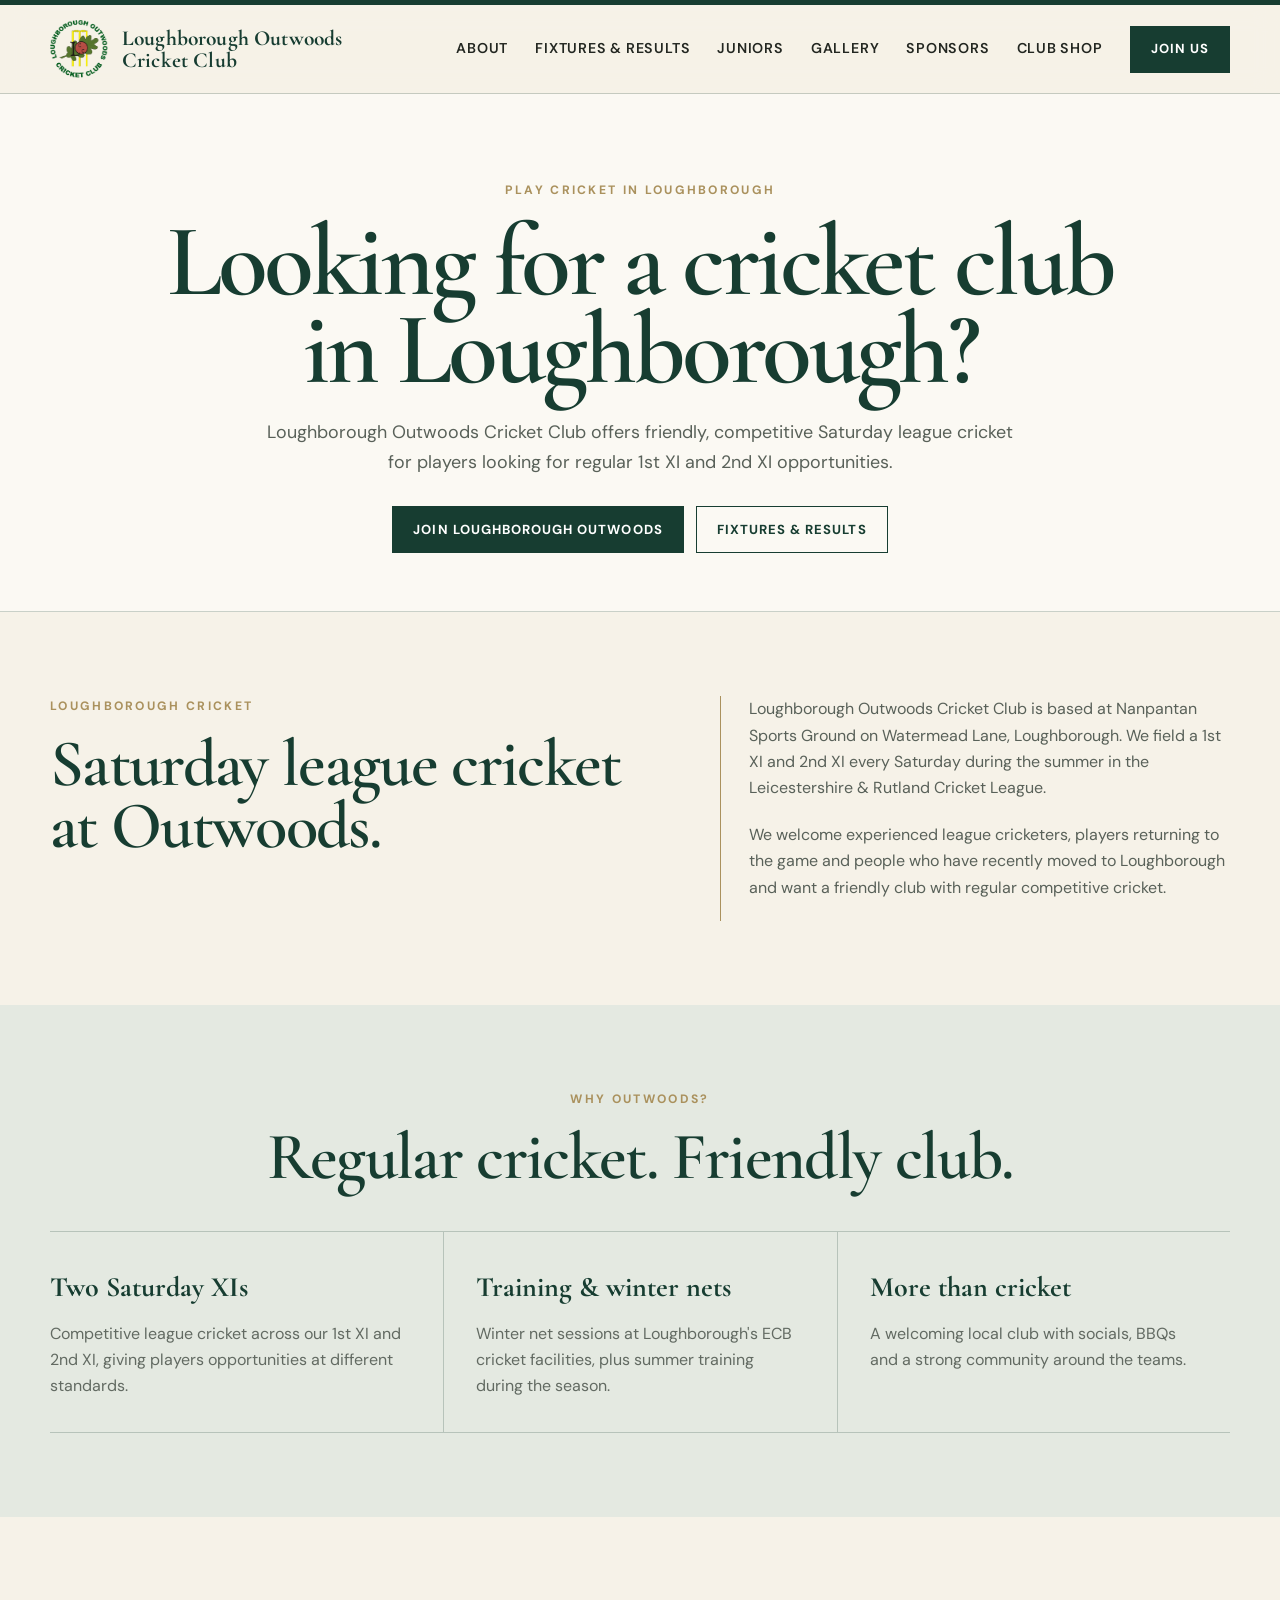
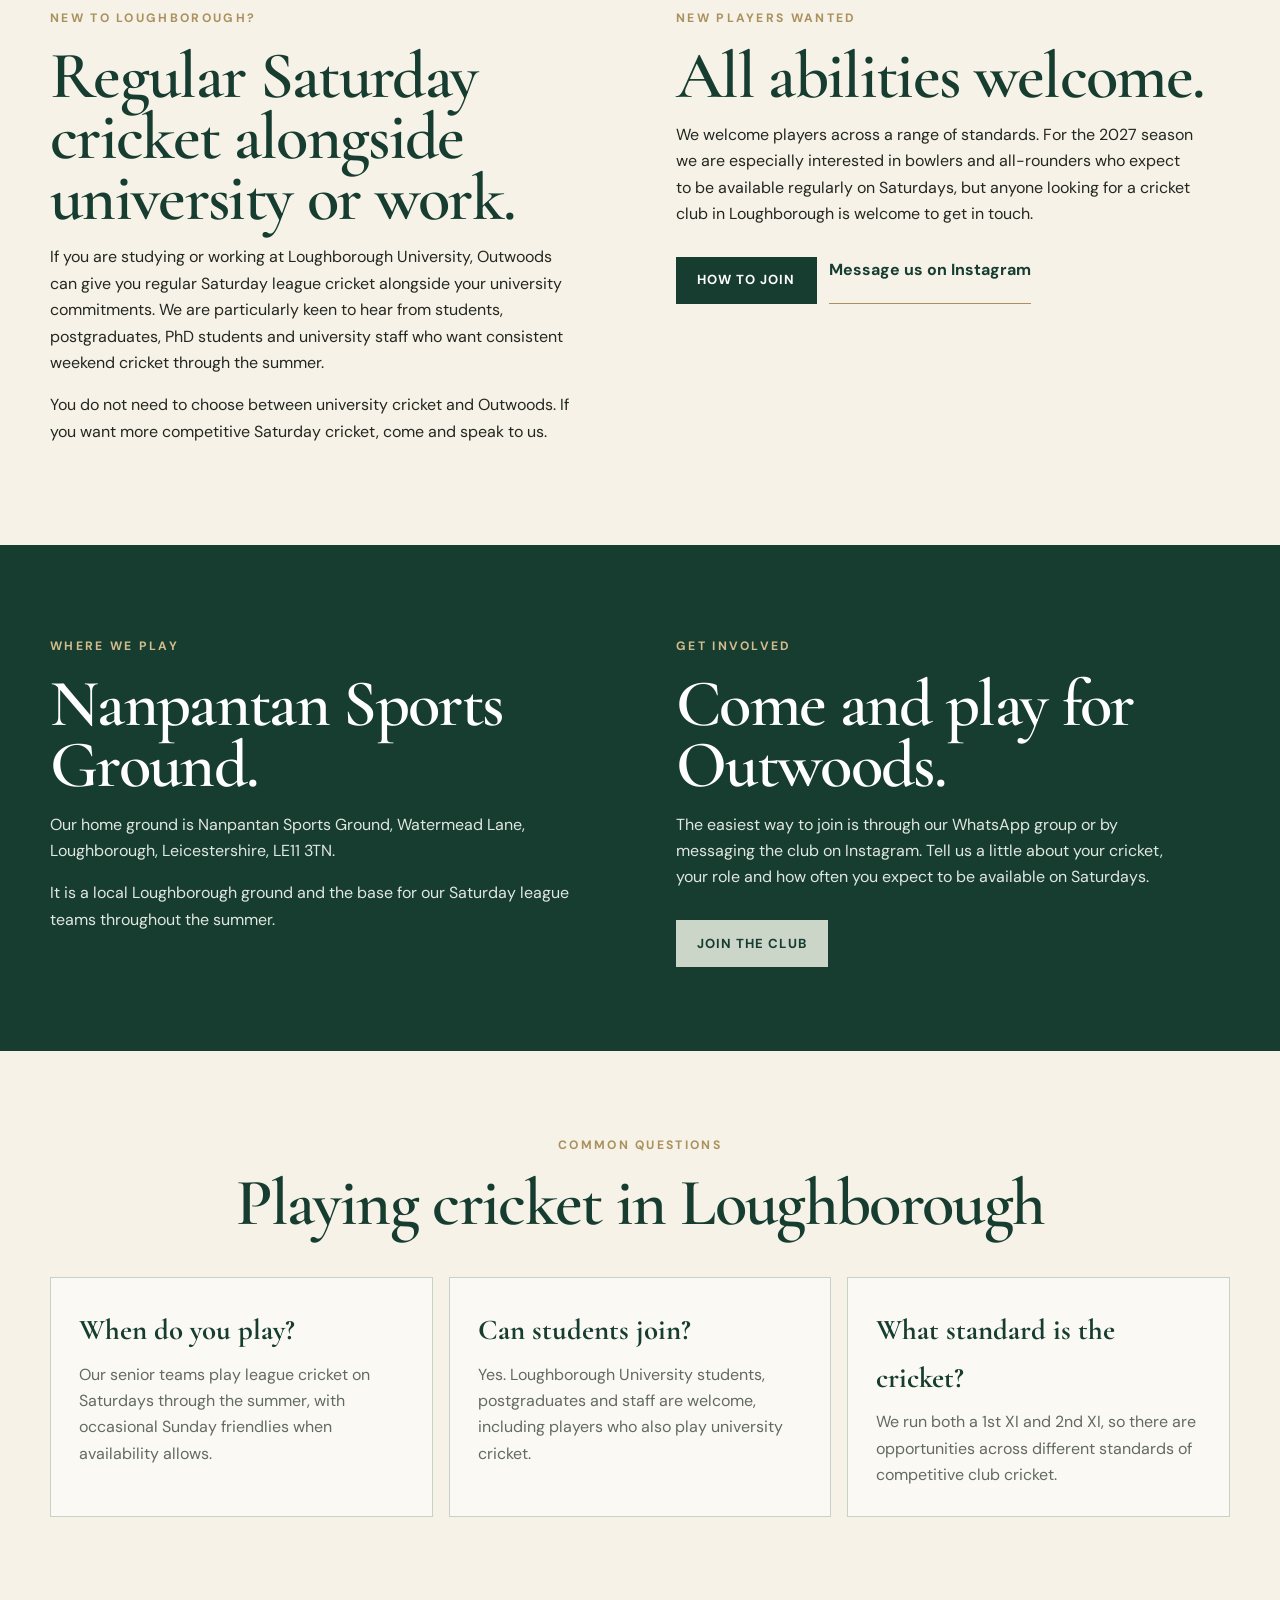
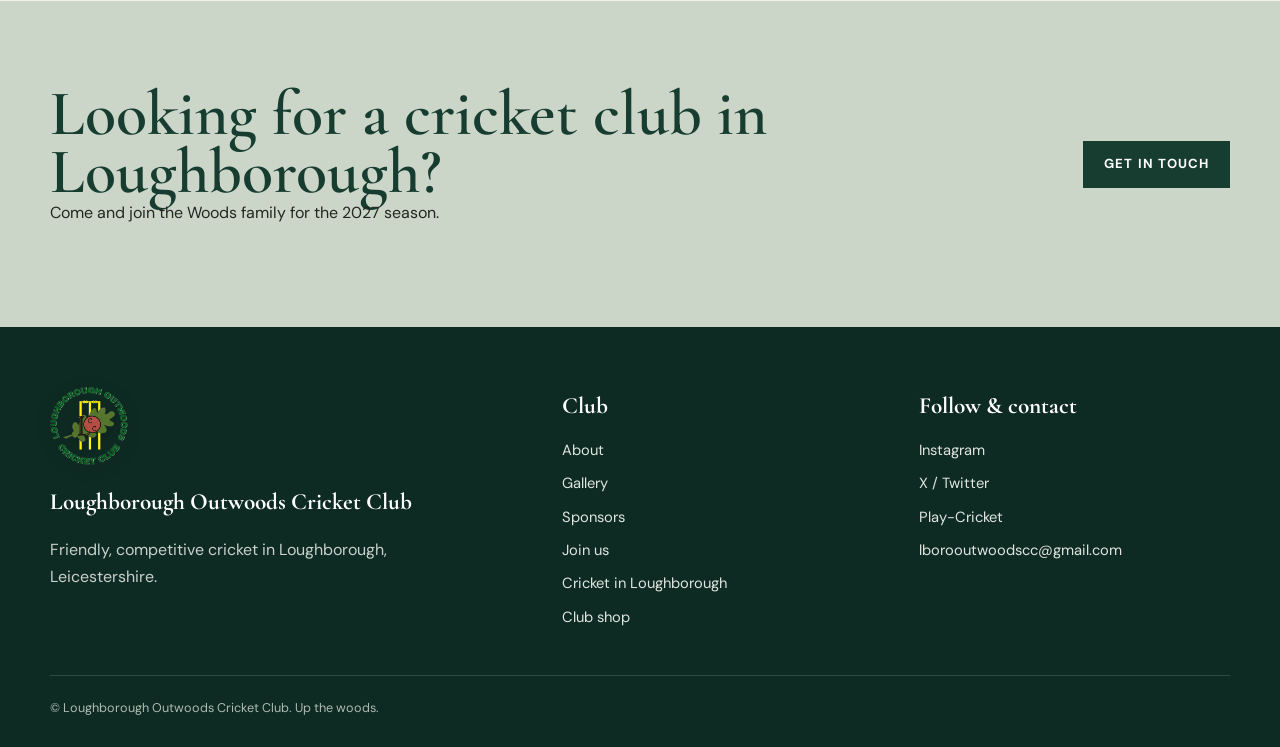
==== commit 40be2bdd: "Use shared site navigation markup" ====
--- a/cricket-club-loughborough/index.html
+++ b/cricket-club-loughborough/index.html
@@ -50,19 +50,7 @@
 <body>
 <a class="skip-link" href="#main">Skip to main content</a>
 <div class="accent-rule"></div>
-<header class="site-header">
-  <div class="wrap nav">
-    <a class="brand" href="../index.html" aria-label="Loughborough Outwoods Cricket Club home"><span class="brand-mark">LOCC</span><span class="brand-name">Loughborough Outwoods<br>Cricket Club</span></a>
-    <button class="menu-btn" aria-expanded="false" aria-label="Open navigation">Menu</button>
-    <nav class="nav-links" aria-label="Main navigation">
-      <a href="../about.html">About</a>
-      <a href="../gallery.html">Gallery</a>
-      <a href="../sponsors.html">Sponsors</a>
-      <a href="https://iconsports.co.uk/my-club-zone/my-club-zone-cricket/loughborough-outwoods-cc-teamwear" target="_blank" rel="noreferrer">Club shop</a>
-      <a href="../join.html" class="btn">Join us</a>
-    </nav>
-  </div>
-</header>
+<header class="site-header"><div class="wrap nav"><a class="brand" href="/" aria-label="Loughborough Outwoods Cricket Club home"><span class="brand-mark">LOCC</span><span class="brand-name">Loughborough Outwoods<br>Cricket Club</span></a><button class="menu-btn" aria-expanded="false" aria-label="Open navigation">Menu</button><nav class="nav-links" aria-label="Main navigation"><a href="/about.html">About</a><a href="/fixtures-results/">Fixtures &amp; results</a><a href="/juniors/">Juniors</a><a href="/gallery.html">Gallery</a><a href="/sponsors.html">Sponsors</a><a href="https://iconsports.co.uk/my-club-zone/my-club-zone-cricket/loughborough-outwoods-cc-teamwear" target="_blank" rel="noreferrer">Club shop</a><a href="/join.html" class="btn">Join us</a></nav></div></header>
 <main id="main">
   <section class="page-hero">
     <div class="wrap">
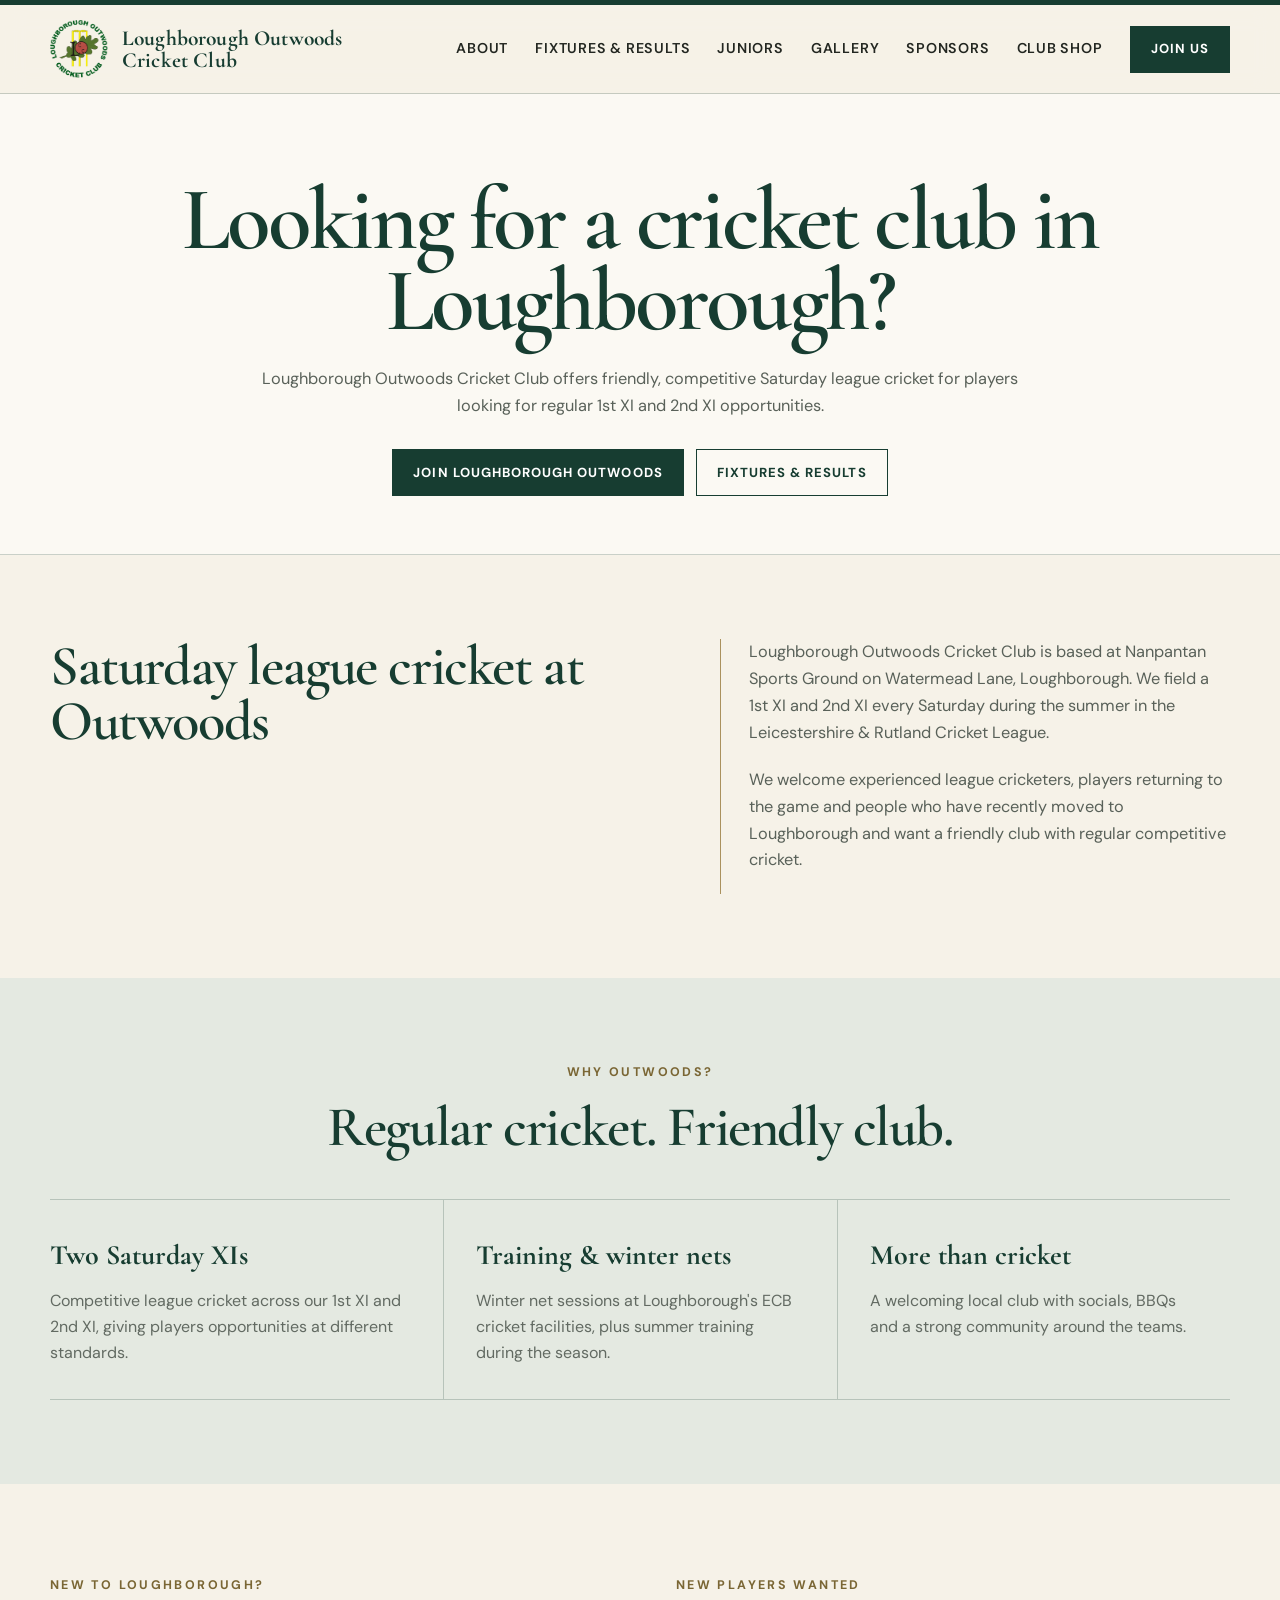
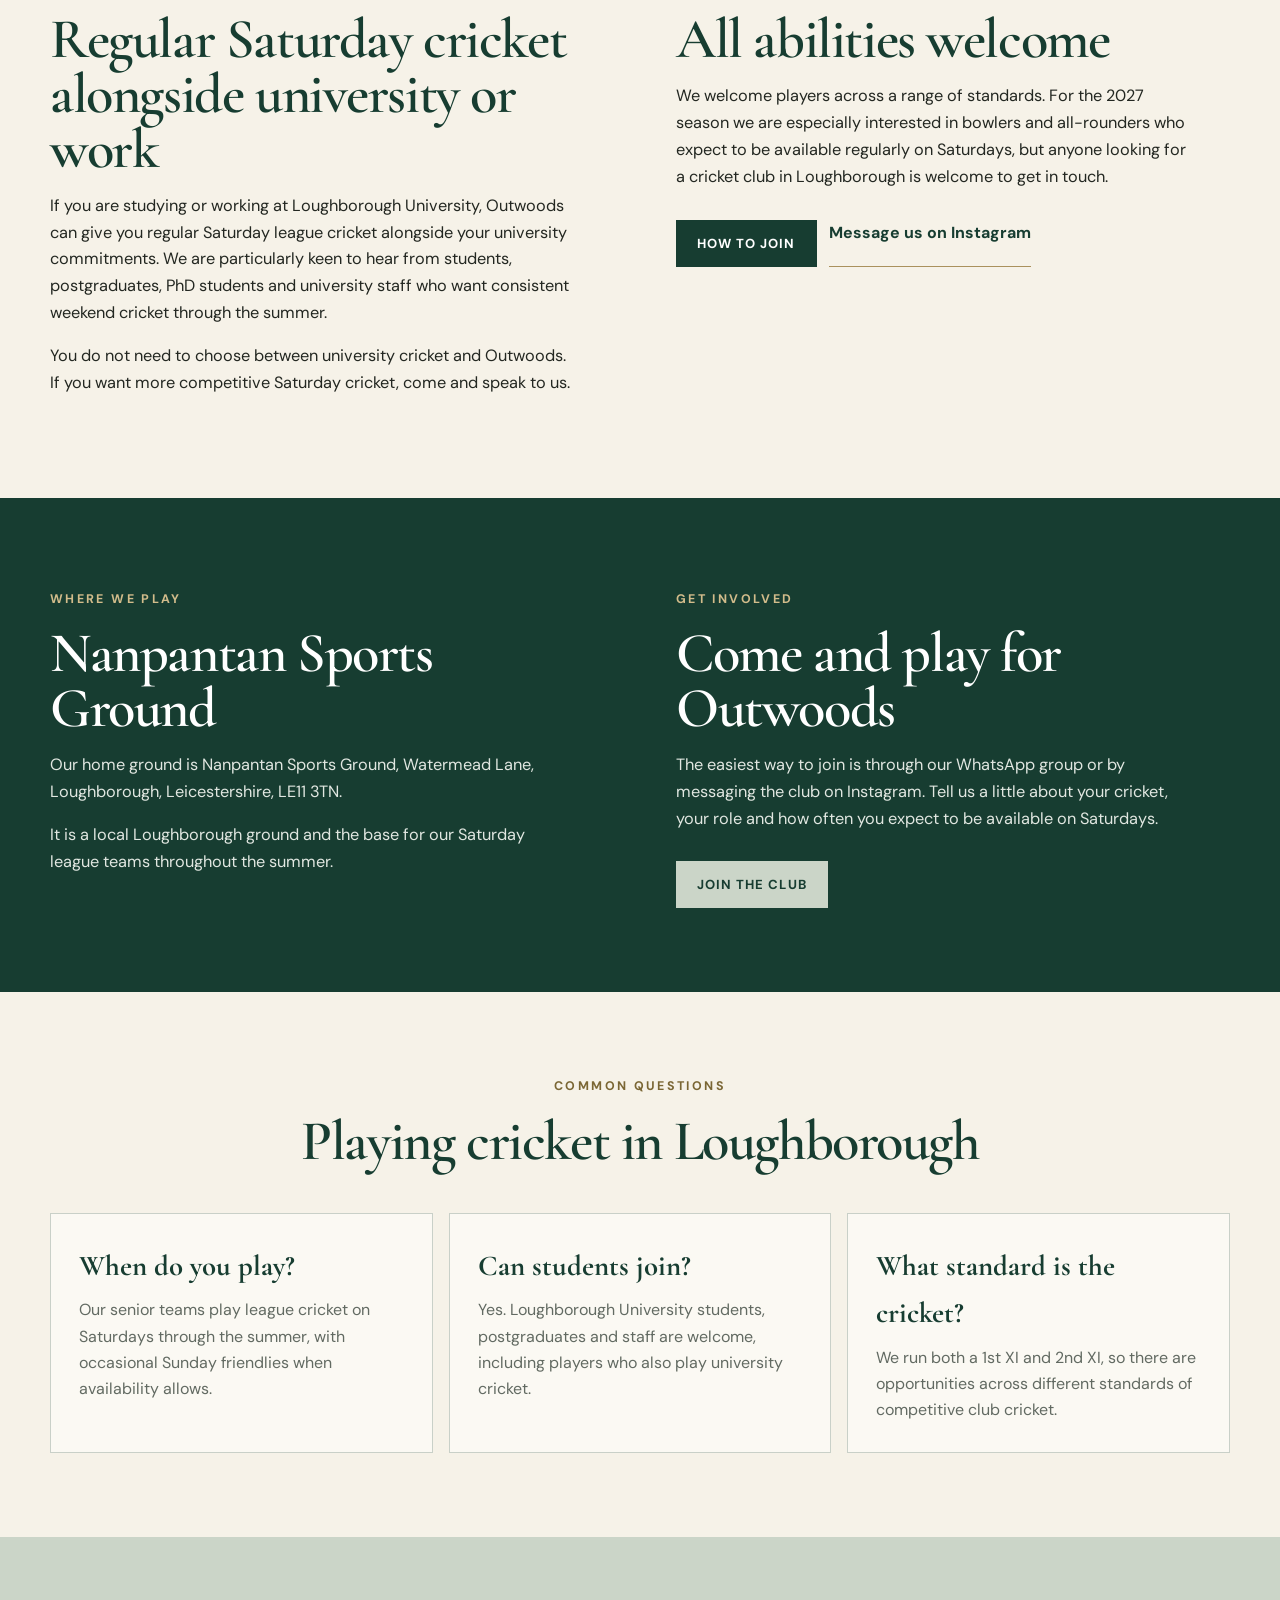
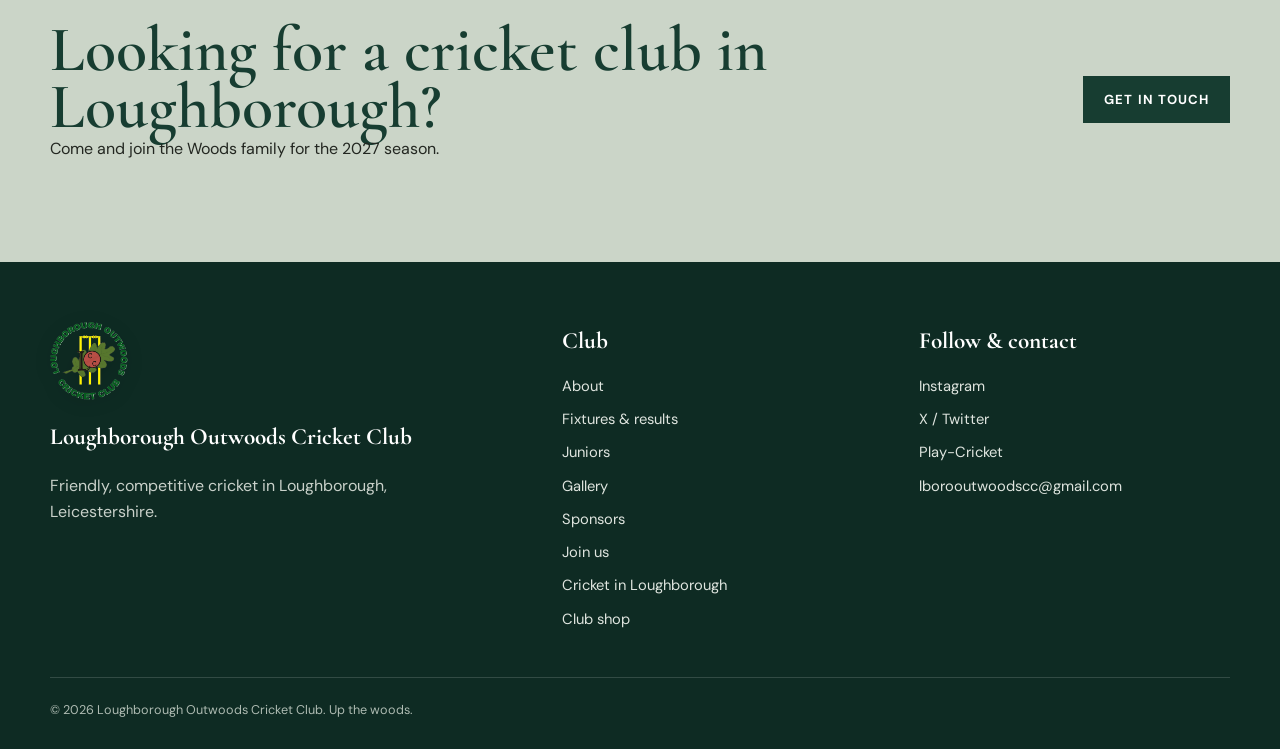
==== commit 34d9c785: "Standardise SEO page shell and simplify heading hierarchy" ====
--- a/cricket-club-loughborough/index.html
+++ b/cricket-club-loughborough/index.html
@@ -8,8 +8,8 @@
   <meta name="theme-color" content="#173d31" />
   <meta name="robots" content="index,follow" />
   <link rel="canonical" href="https://outwoodscc.co.uk/cricket-club-loughborough/" />
-  <link rel="icon" href="../assets/images/logo/logo.png" type="image/png" />
-  <link rel="apple-touch-icon" href="../assets/images/logo/logo.png" />
+  <link rel="icon" href="/assets/images/logo/logo.png" type="image/png" />
+  <link rel="apple-touch-icon" href="/assets/images/logo/logo.png" />
   <meta property="og:title" content="Cricket Club in Loughborough | Loughborough Outwoods CC" />
   <meta property="og:description" content="Regular Saturday league cricket in Loughborough with 1st XI and 2nd XI opportunities. New players are welcome." />
   <meta property="og:type" content="website" />
@@ -20,9 +20,9 @@
   <meta name="twitter:title" content="Cricket Club in Loughborough | Loughborough Outwoods CC" />
   <meta name="twitter:description" content="Regular Saturday league cricket in Loughborough. New players are welcome at Loughborough Outwoods CC." />
   <meta name="twitter:image" content="https://outwoodscc.co.uk/assets/images/hero/Hero.jpg" />
-  <link rel="stylesheet" href="../assets/styles.css" />
-  <link rel="stylesheet" href="../assets/visual.css" />
-  <link rel="stylesheet" href="../assets/polish.css" />
+  <link rel="stylesheet" href="/assets/styles.css" />
+  <link rel="stylesheet" href="/assets/visual.css" />
+  <link rel="stylesheet" href="/assets/polish.css" />
   <script type="application/ld+json">
   {
     "@context":"https://schema.org",
@@ -54,18 +54,16 @@
 <main id="main">
   <section class="page-hero">
     <div class="wrap">
-      <span class="kicker">Play cricket in Loughborough</span>
       <h1>Looking for a cricket club in Loughborough?</h1>
       <p>Loughborough Outwoods Cricket Club offers friendly, competitive Saturday league cricket for players looking for regular 1st XI and 2nd XI opportunities.</p>
-      <div class="hero-actions" style="justify-content:center"><a class="btn" href="../join.html">Join Loughborough Outwoods</a><a class="btn light" href="https://loughboroughoutwoods.play-cricket.com/" target="_blank" rel="noreferrer">Fixtures &amp; results</a></div>
+      <div class="hero-actions" style="justify-content:center"><a class="btn" href="/join.html">Join Loughborough Outwoods</a><a class="btn light" href="/fixtures-results/">Fixtures &amp; results</a></div>
     </div>
   </section>
 
   <section>
     <div class="wrap intro-grid">
       <div class="intro-copy">
-        <span class="kicker">Loughborough cricket</span>
-        <h2 class="section-title">Saturday league cricket at Outwoods.</h2>
+        <h2 class="section-title">Saturday league cricket at Outwoods</h2>
       </div>
       <div class="intro-aside">
         <p>Loughborough Outwoods Cricket Club is based at Nanpantan Sports Ground on Watermead Lane, Loughborough. We field a 1st XI and 2nd XI every Saturday during the summer in the Leicestershire &amp; Rutland Cricket League.</p>
@@ -92,15 +90,15 @@
     <div class="wrap two-col">
       <div class="editorial-block">
         <span class="kicker">New to Loughborough?</span>
-        <h2 class="section-title">Regular Saturday cricket alongside university or work.</h2>
+        <h2 class="section-title">Regular Saturday cricket alongside university or work</h2>
         <p>If you are studying or working at Loughborough University, Outwoods can give you regular Saturday league cricket alongside your university commitments. We are particularly keen to hear from students, postgraduates, PhD students and university staff who want consistent weekend cricket through the summer.</p>
         <p>You do not need to choose between university cricket and Outwoods. If you want more competitive Saturday cricket, come and speak to us.</p>
       </div>
       <div class="editorial-block">
         <span class="kicker">New players wanted</span>
-        <h2 class="section-title">All abilities welcome.</h2>
+        <h2 class="section-title">All abilities welcome</h2>
         <p>We welcome players across a range of standards. For the 2027 season we are especially interested in bowlers and all-rounders who expect to be available regularly on Saturdays, but anyone looking for a cricket club in Loughborough is welcome to get in touch.</p>
-        <div class="hero-actions"><a class="btn" href="../join.html">How to join</a><a class="text-link" href="https://www.instagram.com/lborooutwoodscc" target="_blank" rel="noreferrer">Message us on Instagram</a></div>
+        <div class="hero-actions"><a class="btn" href="/join.html">How to join</a><a class="text-link" href="https://www.instagram.com/lborooutwoodscc" target="_blank" rel="noreferrer">Message us on Instagram</a></div>
       </div>
     </div>
   </section>
@@ -109,15 +107,15 @@
     <div class="wrap two-col">
       <div class="editorial-block">
         <span class="kicker">Where we play</span>
-        <h2 class="section-title">Nanpantan Sports Ground.</h2>
+        <h2 class="section-title">Nanpantan Sports Ground</h2>
         <p>Our home ground is Nanpantan Sports Ground, Watermead Lane, Loughborough, Leicestershire, LE11 3TN.</p>
         <p>It is a local Loughborough ground and the base for our Saturday league teams throughout the summer.</p>
       </div>
       <div class="editorial-block">
         <span class="kicker">Get involved</span>
-        <h2 class="section-title">Come and play for Outwoods.</h2>
+        <h2 class="section-title">Come and play for Outwoods</h2>
         <p>The easiest way to join is through our WhatsApp group or by messaging the club on Instagram. Tell us a little about your cricket, your role and how often you expect to be available on Saturdays.</p>
-        <div class="hero-actions"><a class="btn sage" href="../join.html">Join the club</a></div>
+        <div class="hero-actions"><a class="btn sage" href="/join.html">Join the club</a></div>
       </div>
     </div>
   </section>
@@ -139,18 +137,11 @@
   <section class="cta-band">
     <div class="wrap cta-inner">
       <div><h2>Looking for a cricket club in Loughborough?</h2><p>Come and join the Woods family for the 2027 season.</p></div>
-      <a class="btn" href="../join.html">Get in touch</a>
+      <a class="btn" href="/join.html">Get in touch</a>
     </div>
   </section>
 </main>
-<footer>
-  <div class="wrap footer-grid">
-    <div><img class="logo-footer" src="../assets/images/logo/logo.png" alt="Loughborough Outwoods Cricket Club logo" loading="lazy" decoding="async"><h3>Loughborough Outwoods Cricket Club</h3><p>Friendly, competitive cricket in Loughborough, Leicestershire.</p></div>
-    <div><h3>Club</h3><div class="footer-links"><a href="../about.html">About</a><a href="../gallery.html">Gallery</a><a href="../sponsors.html">Sponsors</a><a href="../join.html">Join us</a><a href="../cricket-club-loughborough/" aria-current="page">Cricket in Loughborough</a><a href="https://iconsports.co.uk/my-club-zone/my-club-zone-cricket/loughborough-outwoods-cc-teamwear" target="_blank" rel="noreferrer">Club shop</a></div></div>
-    <div><h3>Follow &amp; contact</h3><div class="footer-links"><a href="https://www.instagram.com/lborooutwoodscc" target="_blank" rel="noreferrer">Instagram</a><a href="https://x.com/lborooutwoodscc" target="_blank" rel="noreferrer">X / Twitter</a><a href="https://loughboroughoutwoods.play-cricket.com/" target="_blank" rel="noreferrer">Play-Cricket</a><a href="mailto:lborooutwoodscc@gmail.com">lborooutwoodscc@gmail.com</a></div></div>
-  </div>
-  <div class="wrap micro">© <span data-year></span> Loughborough Outwoods Cricket Club. Up the woods.</div>
-</footer>
-<script src="../assets/site.js"></script>
+<footer><div class="wrap footer-grid"><div><img class="logo-footer" src="/assets/images/logo/logo.png" alt="Loughborough Outwoods Cricket Club logo" loading="lazy" decoding="async"><h3>Loughborough Outwoods Cricket Club</h3><p>Friendly, competitive cricket in Loughborough, Leicestershire.</p></div><div><h3>Club</h3><div class="footer-links"><a href="/about.html">About</a><a href="/fixtures-results/">Fixtures &amp; results</a><a href="/juniors/">Juniors</a><a href="/gallery.html">Gallery</a><a href="/sponsors.html">Sponsors</a><a href="/join.html">Join us</a><a href="/cricket-club-loughborough/">Cricket in Loughborough</a><a href="https://iconsports.co.uk/my-club-zone/my-club-zone-cricket/loughborough-outwoods-cc-teamwear" target="_blank" rel="noreferrer">Club shop</a></div></div><div><h3>Follow &amp; contact</h3><div class="footer-links"><a href="https://www.instagram.com/lborooutwoodscc" target="_blank" rel="noreferrer">Instagram</a><a href="https://x.com/lborooutwoodscc" target="_blank" rel="noreferrer">X / Twitter</a><a href="https://loughboroughoutwoods.play-cricket.com/" target="_blank" rel="noreferrer">Play-Cricket</a><a href="mailto:lborooutwoodscc@gmail.com">lborooutwoodscc@gmail.com</a></div></div></div><div class="wrap micro">© <span data-year></span> Loughborough Outwoods Cricket Club. Up the woods.</div></footer>
+<script src="/assets/site.js"></script>
 </body>
 </html>
--- a/assets/polish.css
+++ b/assets/polish.css
@@ -76,3 +76,52 @@
   html{scroll-behavior:auto}
   *,*::before,*::after{scroll-behavior:auto!important;transition-duration:.001ms!important;animation-duration:.001ms!important;animation-iteration-count:1!important}
 }
+
+/* 2027 audit fixes: contrast, type balance, mobile resilience and desktop recruitment poster. */
+:root{--muted:#5f665e;--brass-text:#7a6634}
+.kicker{color:var(--brass-text);font-size:.78rem}
+.sponsor-info-section .kicker{color:var(--brass-text)}
+
+:focus-visible{outline-color:var(--forest)}
+.home-hero :focus-visible,.dark-section :focus-visible,.cricket-hero :focus-visible,footer :focus-visible,.lightbox :focus-visible,.recruitment-poster-modal :focus-visible{outline-color:var(--ivory)}
+.gallery-thumb:focus-visible,.instagram-arrow:focus-visible{outline-color:var(--forest)}
+.lightbox-close:focus-visible,.lightbox-nav:focus-visible{outline-color:var(--ivory)}
+
+.page-hero h1{font-size:clamp(3.3rem,7vw,6.2rem);line-height:.9;overflow-wrap:anywhere}
+.section-head h2,.section-title{font-size:clamp(2.4rem,4.4vw,4.15rem);line-height:.97}
+.home-about h2{font-size:clamp(2.35rem,4vw,3.5rem);line-height:.98}
+.home-copy h2{font-size:clamp(2.5rem,4.2vw,4.1rem);line-height:.96}
+.home-section-head h2{font-size:clamp(2.4rem,4.2vw,4rem);line-height:.96}
+.home-footer-cta h2{font-size:clamp(2.35rem,3.7vw,3.45rem);line-height:.98}
+.join-primary-card h2{font-size:clamp(2.35rem,4vw,3.6rem);line-height:.98}
+.cricket-hero>.wrap>h1{font-size:clamp(3rem,6.1vw,5.5rem);line-height:.9;overflow-wrap:anywhere}
+.error-page h1{font-size:clamp(3.1rem,7vw,5.9rem);line-height:.92}
+
+.page-hero p,.section-head p,.intro-aside p,.editorial-block p{font-size:1.02rem}
+.home-about p{font-size:1.03rem}
+.contact-person .role{font-size:.76rem}
+.contact-person p{font-size:.9rem}
+
+.home-hero-inner{width:min(var(--max),calc(100% - 42px));margin-inline:auto}
+
+.recruitment-poster-modal[hidden]{display:none}
+.recruitment-poster-modal{position:fixed;inset:0;z-index:2500;background:rgba(7,18,14,.88);display:grid;place-items:center;padding:28px;backdrop-filter:blur(5px)}
+.recruitment-poster-dialog{position:relative;max-width:min(760px,calc(100vw - 96px));max-height:calc(100vh - 56px);display:grid;place-items:center}
+.recruitment-poster-dialog img{display:block;width:auto;max-width:100%;height:auto;max-height:calc(100vh - 56px);object-fit:contain;box-shadow:0 22px 70px rgba(0,0,0,.42)}
+.recruitment-poster-close{position:absolute;top:10px;right:10px;z-index:1;width:46px;height:46px;border:1px solid rgba(255,255,255,.78);background:rgba(14,43,35,.9);color:#fff;font:400 2rem/1 Georgia,serif;cursor:pointer;display:grid;place-items:center}
+.recruitment-poster-close:hover{background:var(--forest-deep)}
+.poster-modal-open{overflow:hidden}
+
+@media(max-width:900px){
+  .nav-links a[aria-current="page"]:not(.btn){border-left-color:var(--forest)}
+  .recruitment-poster-modal{display:none!important}
+}
+
+@media(max-width:560px){
+  .home-hero-inner{width:calc(100% - 28px)}
+  .page-hero h1{font-size:clamp(2.5rem,11.5vw,3.35rem);line-height:.96}
+  .section-head h2,.section-title{font-size:clamp(2.15rem,9.5vw,3rem);line-height:1}
+  .home-about h2,.home-copy h2,.home-section-head h2,.home-footer-cta h2,.join-primary-card h2{font-size:clamp(2.15rem,9vw,2.85rem);line-height:1}
+  .cricket-hero>.wrap>h1{font-size:clamp(2.45rem,11vw,3.3rem);line-height:.96}
+  .error-page h1{font-size:clamp(2.55rem,11vw,3.5rem)}
+}
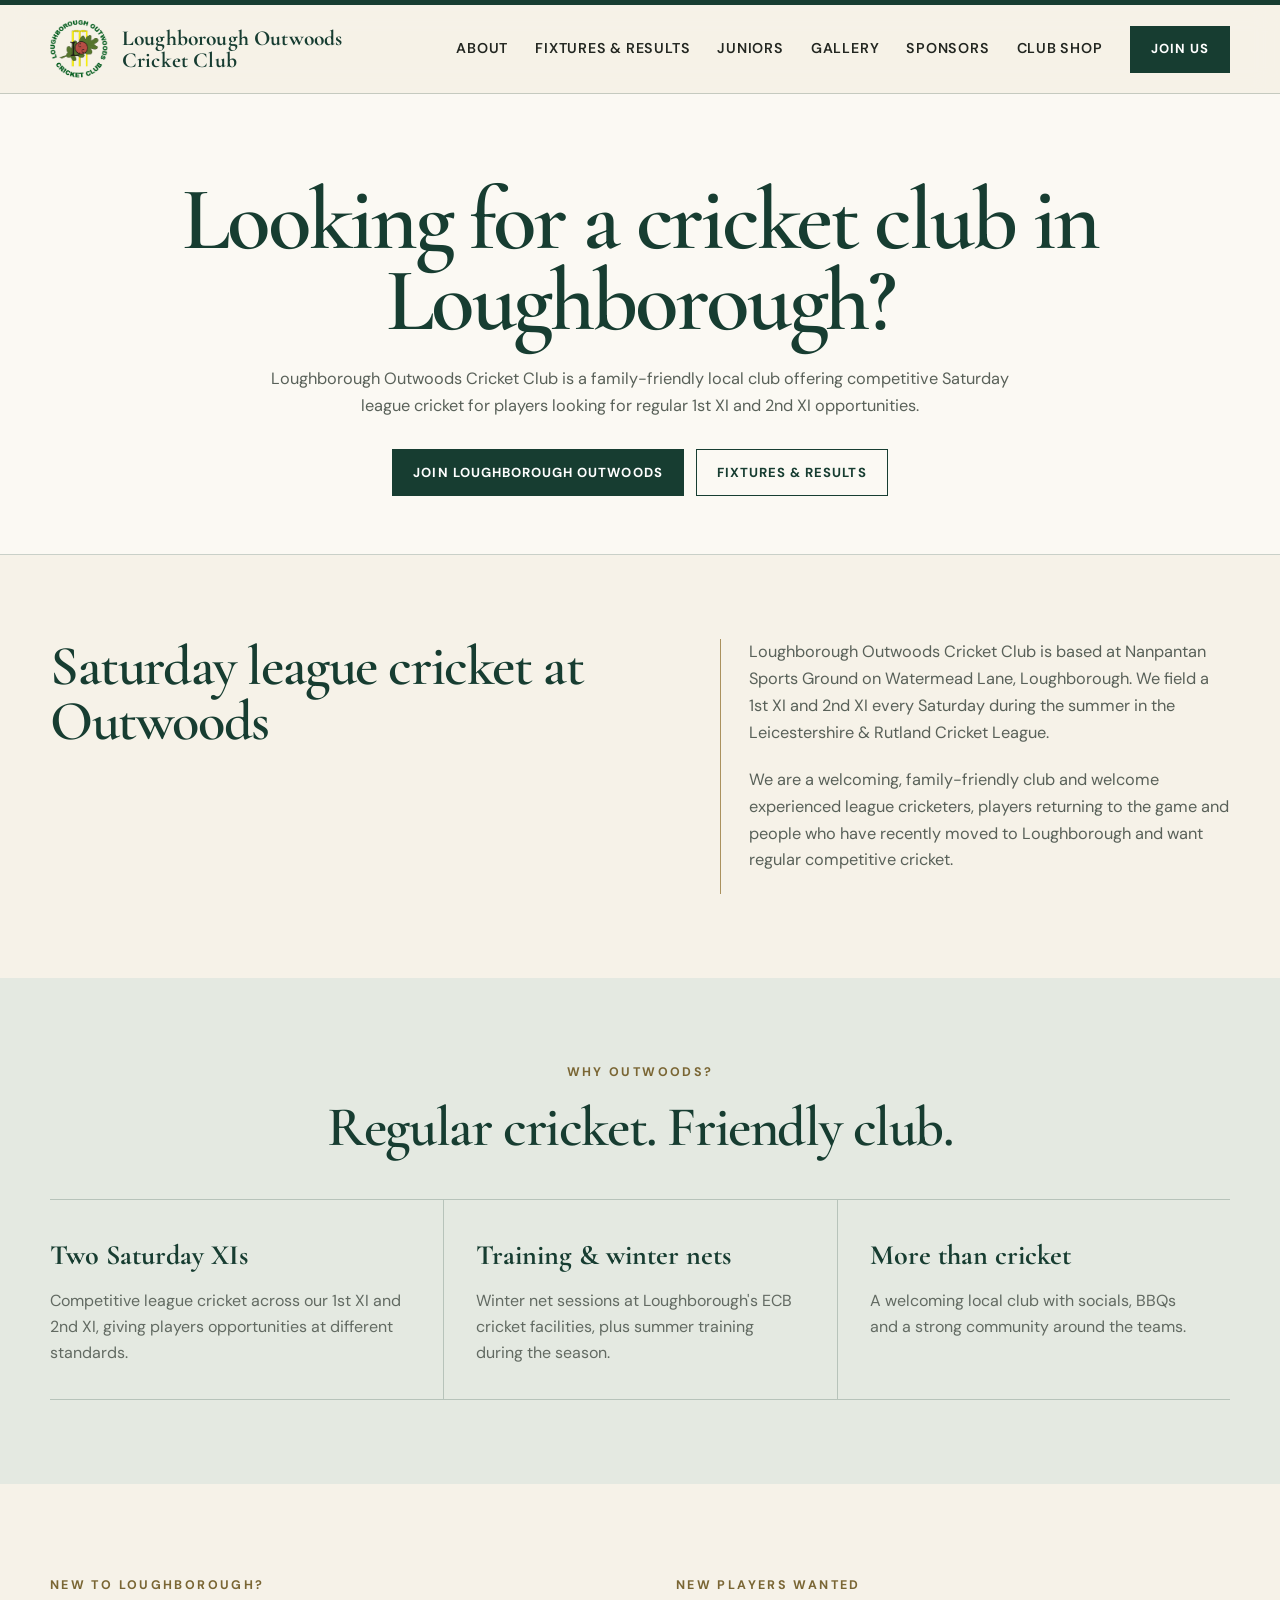
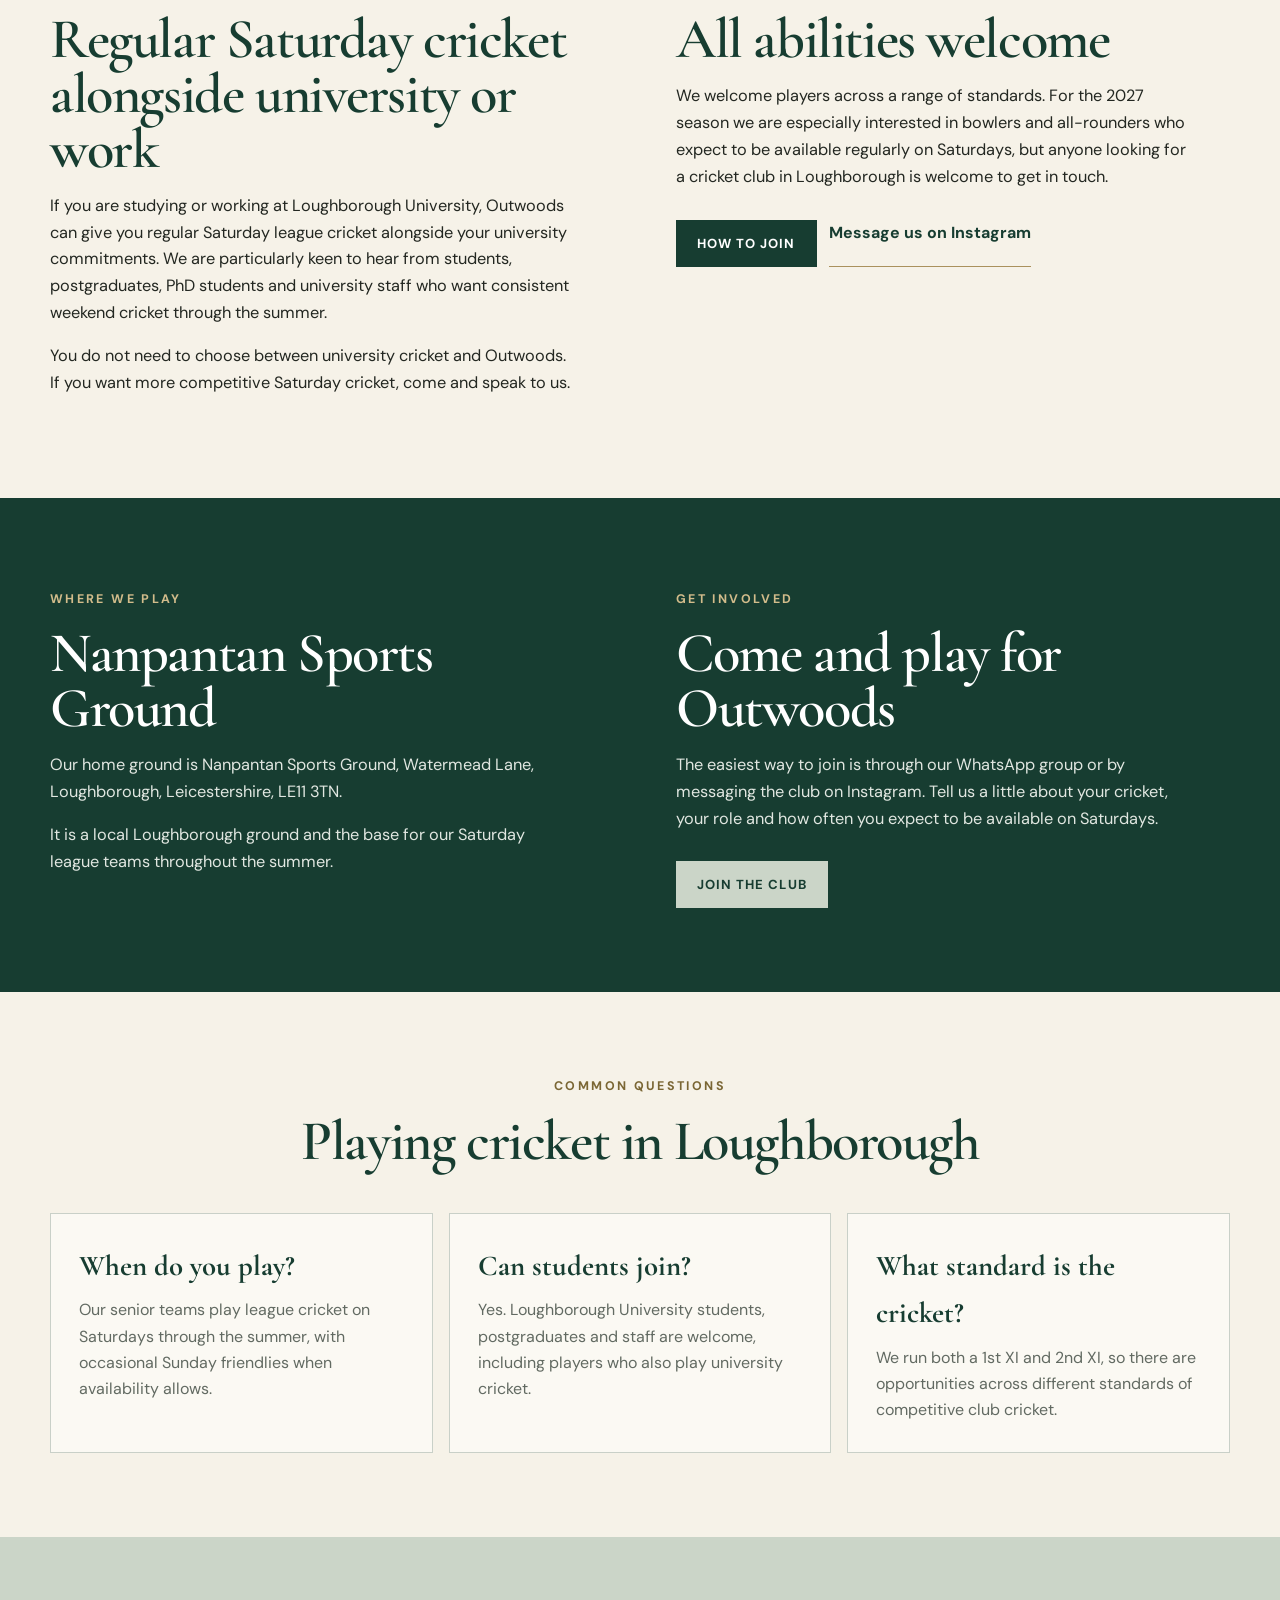
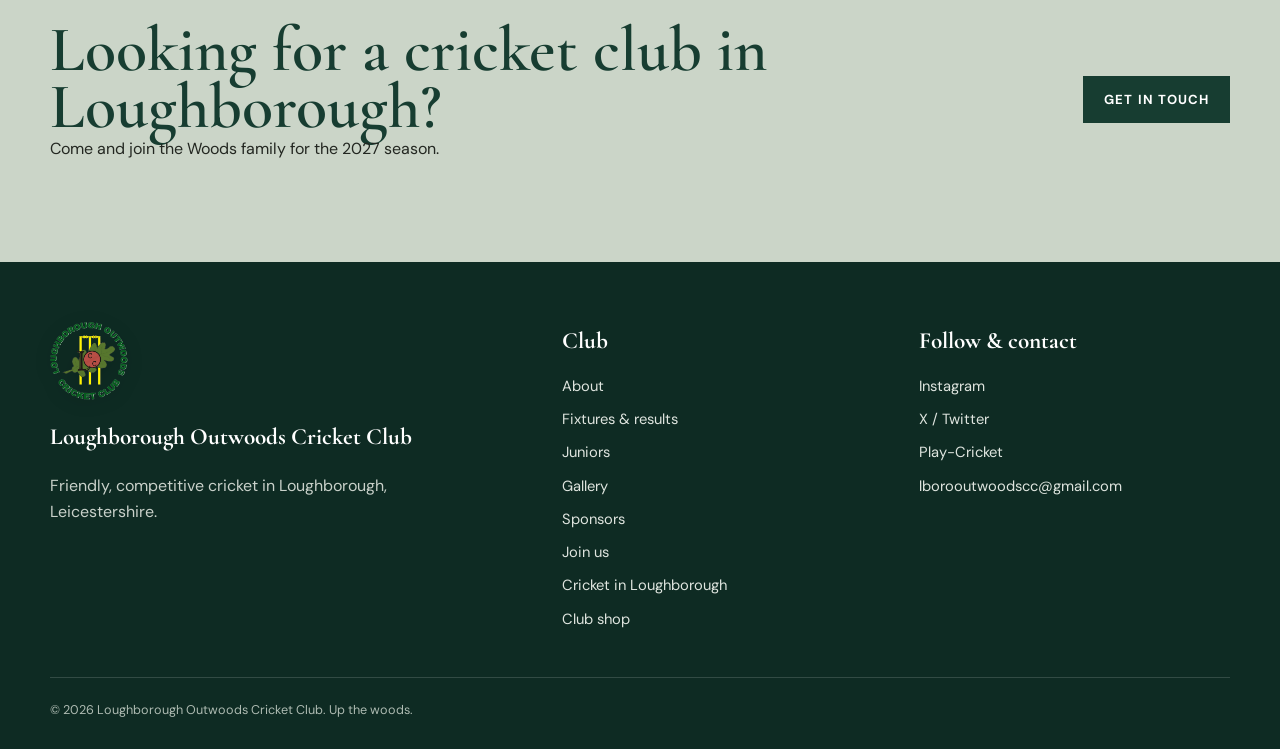
==== commit 05106172: "Add family-friendly messaging to Loughborough landing page" ====
--- a/cricket-club-loughborough/index.html
+++ b/cricket-club-loughborough/index.html
@@ -4,7 +4,7 @@
   <meta charset="utf-8" />
   <meta name="viewport" content="width=device-width,initial-scale=1" />
   <title>Cricket Club in Loughborough | Loughborough Outwoods CC</title>
-  <meta name="description" content="Looking for a cricket club in Loughborough? Join Loughborough Outwoods CC for friendly, competitive Saturday league cricket with 1st XI and 2nd XI opportunities." />
+  <meta name="description" content="Looking for a cricket club in Loughborough? Join family-friendly Loughborough Outwoods CC for Saturday league cricket, junior cricket and a welcoming local club." />
   <meta name="theme-color" content="#173d31" />
   <meta name="robots" content="index,follow" />
   <link rel="canonical" href="https://outwoodscc.co.uk/cricket-club-loughborough/" />
@@ -55,7 +55,7 @@
   <section class="page-hero">
     <div class="wrap">
       <h1>Looking for a cricket club in Loughborough?</h1>
-      <p>Loughborough Outwoods Cricket Club offers friendly, competitive Saturday league cricket for players looking for regular 1st XI and 2nd XI opportunities.</p>
+      <p>Loughborough Outwoods Cricket Club is a family-friendly local club offering competitive Saturday league cricket for players looking for regular 1st XI and 2nd XI opportunities.</p>
       <div class="hero-actions" style="justify-content:center"><a class="btn" href="/join.html">Join Loughborough Outwoods</a><a class="btn light" href="/fixtures-results/">Fixtures &amp; results</a></div>
     </div>
   </section>
@@ -67,7 +67,7 @@
       </div>
       <div class="intro-aside">
         <p>Loughborough Outwoods Cricket Club is based at Nanpantan Sports Ground on Watermead Lane, Loughborough. We field a 1st XI and 2nd XI every Saturday during the summer in the Leicestershire &amp; Rutland Cricket League.</p>
-        <p>We welcome experienced league cricketers, players returning to the game and people who have recently moved to Loughborough and want a friendly club with regular competitive cricket.</p>
+        <p>We are a welcoming, family-friendly club and welcome experienced league cricketers, players returning to the game and people who have recently moved to Loughborough and want regular competitive cricket.</p>
       </div>
     </div>
   </section>
--- a/assets/visual.css
+++ b/assets/visual.css
@@ -81,14 +81,14 @@
 /* Join page */
 .join-simple{max-width:1100px;margin:auto}
 .join-primary-grid{display:grid;grid-template-columns:1fr 1fr;gap:28px;align-items:stretch}
-.join-primary-card{background:var(--sage-light);border-top:2px solid var(--forest);padding:34px 36px;min-height:100%;display:flex;flex-direction:column}
+.join-primary-card{background:var(--sage-light);border-top:2px solid var(--forest);padding:34px 36px;min-height:100%;display:flex;flex-direction:column;justify-content:flex-start}
 .join-primary-card .kicker{margin-bottom:18px}
 .join-primary-card h2{font-family:'Cormorant Garamond',Georgia,serif;color:var(--forest);font-size:clamp(2.7rem,4.5vw,4.4rem);line-height:.95;margin:0 0 14px;font-weight:600}
 .join-primary-card p{margin:0;color:#596159;max-width:520px}
 .whatsapp-panel{margin-top:26px;display:grid;grid-template-columns:210px 1fr;gap:28px;align-items:center}
 .whatsapp-panel img{width:210px;height:210px;object-fit:contain;background:#fff;padding:10px;display:block;border:1px solid var(--rule)}
 .whatsapp-btn{background:#1f7a4d;border-color:#1f7a4d}.whatsapp-btn:hover{background:#17613d}
-.instagram-primary{justify-content:center}.instagram-primary .instagram-btn{margin-top:28px;align-self:flex-start}
+.instagram-primary{justify-content:flex-start}.instagram-primary .instagram-btn{margin-top:28px;align-self:flex-start}
 .join-secondary{margin-top:58px;padding-top:32px;border-top:1px solid var(--rule)}
 .join-secondary>.kicker{text-align:center;margin-bottom:22px}
 .join-secondary-list{max-width:900px;margin:0 auto;display:grid;grid-template-columns:1.2fr 1fr 1fr;border-top:1px solid var(--rule)}
--- a/assets/polish.css
+++ b/assets/polish.css
@@ -1,7 +1,7 @@
 /* Final site polish: active navigation, accessibility, responsive rhythm and 404 */
 .nav-links a[aria-current="page"]{color:var(--forest);font-weight:700}
 .nav-links>a[aria-current="page"]:not(.btn)::after{right:0;height:2px}
-.nav-links .btn[aria-current="page"]{background:var(--forest-deep);border-color:var(--forest-deep)}
+.nav-links .btn[aria-current="page"]{background:var(--forest-deep);border-color:var(--forest-deep);color:#fff}
 
 .skip-link{position:fixed;left:14px;top:14px;z-index:2000;padding:10px 14px;background:var(--forest-deep);color:#fff;text-decoration:none;transform:translateY(-180%);transition:transform .18s ease}
 .skip-link:focus{transform:translateY(0)}
@@ -81,6 +81,9 @@
 :root{--muted:#5f665e;--brass-text:#7a6634}
 .kicker{color:var(--brass-text);font-size:.78rem}
 .sponsor-info-section .kicker{color:var(--brass-text)}
+.error-code,.match-card .match-eyebrow,.current-status .status-kicker,.history-card>span,.stat-row span b,.status-fixtures a strong,.match-sides span{color:var(--brass-text)}
+.cricket-hero .kicker{color:#d2bc8b}
+.result-mark.result-d,.result-mark.result-t,.btn.brass{color:var(--forest-deep)}
 
 :focus-visible{outline-color:var(--forest)}
 .home-hero :focus-visible,.dark-section :focus-visible,.cricket-hero :focus-visible,footer :focus-visible,.lightbox :focus-visible,.recruitment-poster-modal :focus-visible{outline-color:var(--ivory)}
@@ -96,6 +99,8 @@
 .join-primary-card h2{font-size:clamp(2.35rem,4vw,3.6rem);line-height:.98}
 .cricket-hero>.wrap>h1{font-size:clamp(3rem,6.1vw,5.5rem);line-height:.9;overflow-wrap:anywhere}
 .error-page h1{font-size:clamp(3.1rem,7vw,5.9rem);line-height:.92}
+main .scorecard-hero h1,main .scorecard-missing h1{overflow-wrap:anywhere}
+main .scorecard-missing h1{font-size:clamp(2.4rem,8vw,3.6rem)}
 
 .page-hero p,.section-head p,.intro-aside p,.editorial-block p{font-size:1.02rem}
 .home-about p{font-size:1.03rem}
@@ -112,6 +117,10 @@
 .recruitment-poster-close:hover{background:var(--forest-deep)}
 .poster-modal-open{overflow:hidden}
 
+@media(min-width:901px){
+  .instagram-primary .instagram-btn{margin-top:43px}
+}
+
 @media(max-width:900px){
   .nav-links a[aria-current="page"]:not(.btn){border-left-color:var(--forest)}
   .recruitment-poster-modal{display:none!important}
@@ -124,4 +133,5 @@
   .home-about h2,.home-copy h2,.home-section-head h2,.home-footer-cta h2,.join-primary-card h2{font-size:clamp(2.15rem,9vw,2.85rem);line-height:1}
   .cricket-hero>.wrap>h1{font-size:clamp(2.45rem,11vw,3.3rem);line-height:.96}
   .error-page h1{font-size:clamp(2.55rem,11vw,3.5rem)}
+  main .scorecard-missing h1{font-size:clamp(2.2rem,10vw,3rem)}
 }
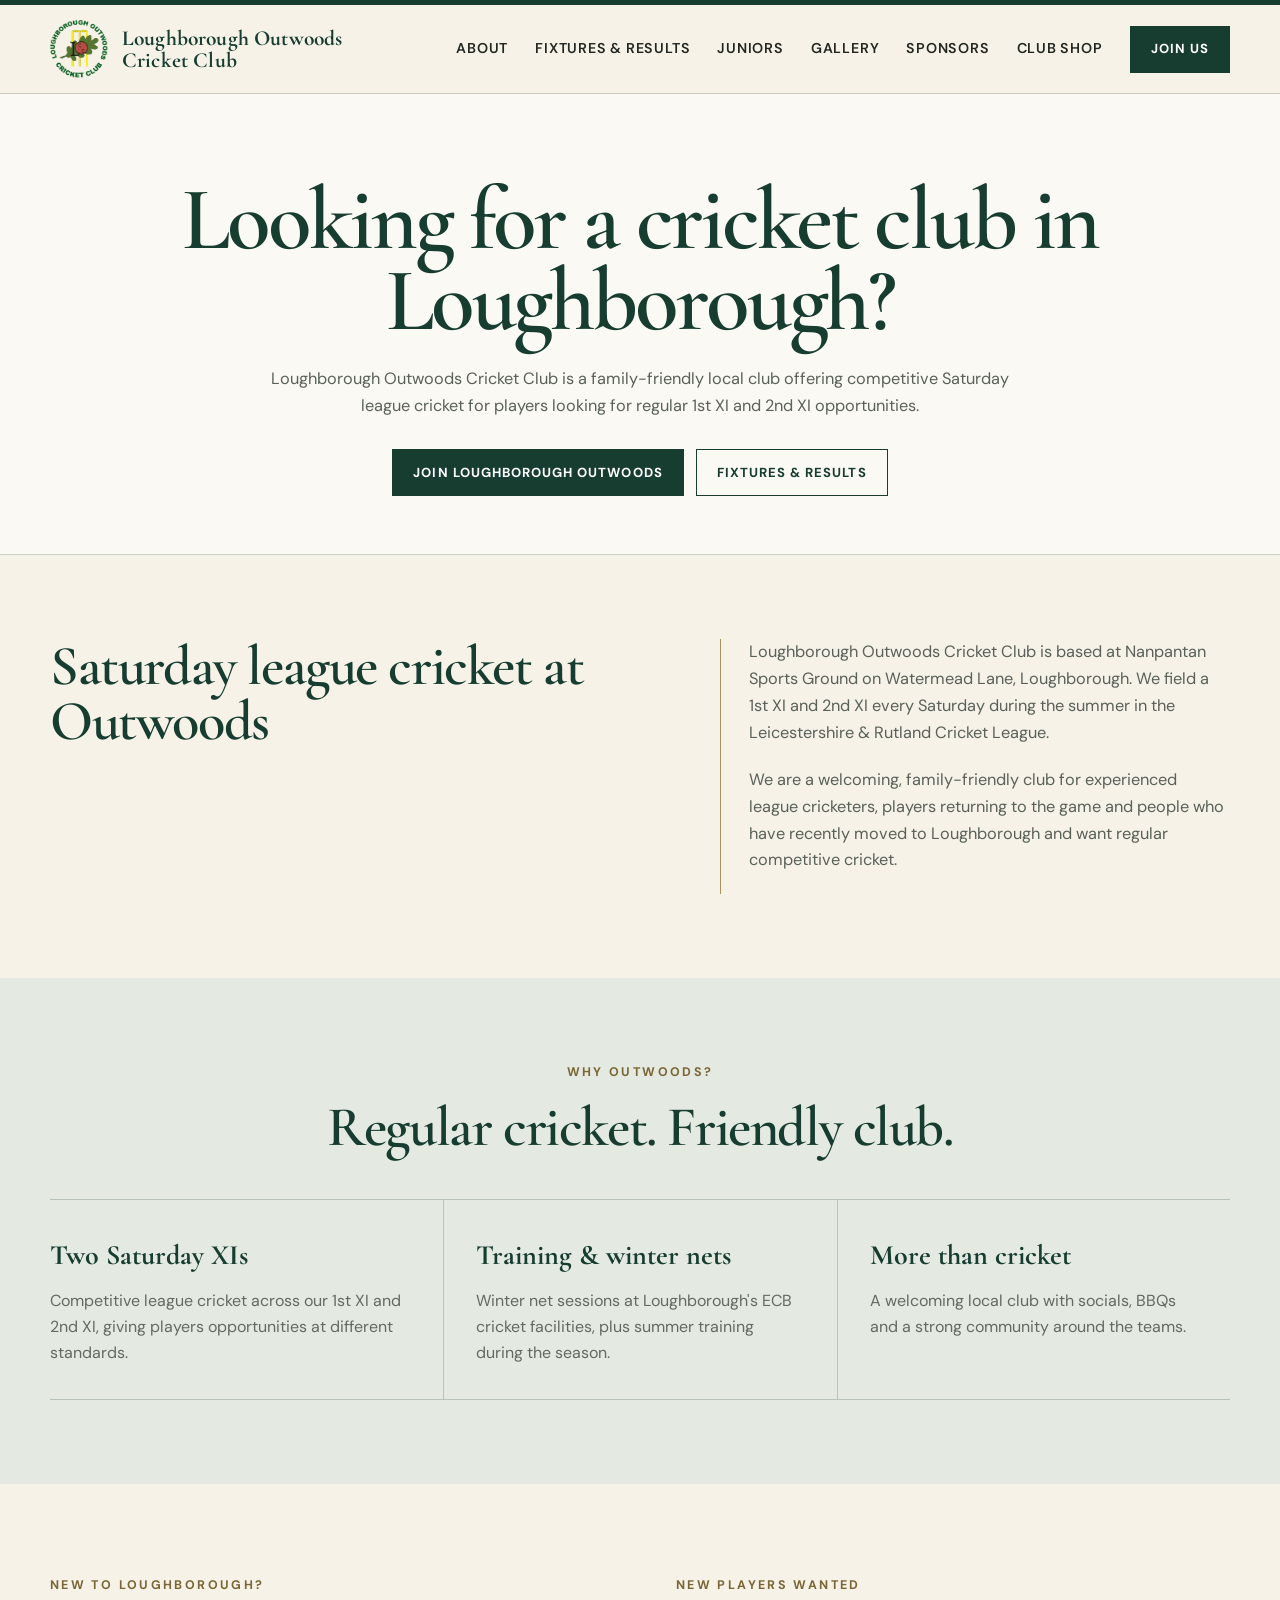
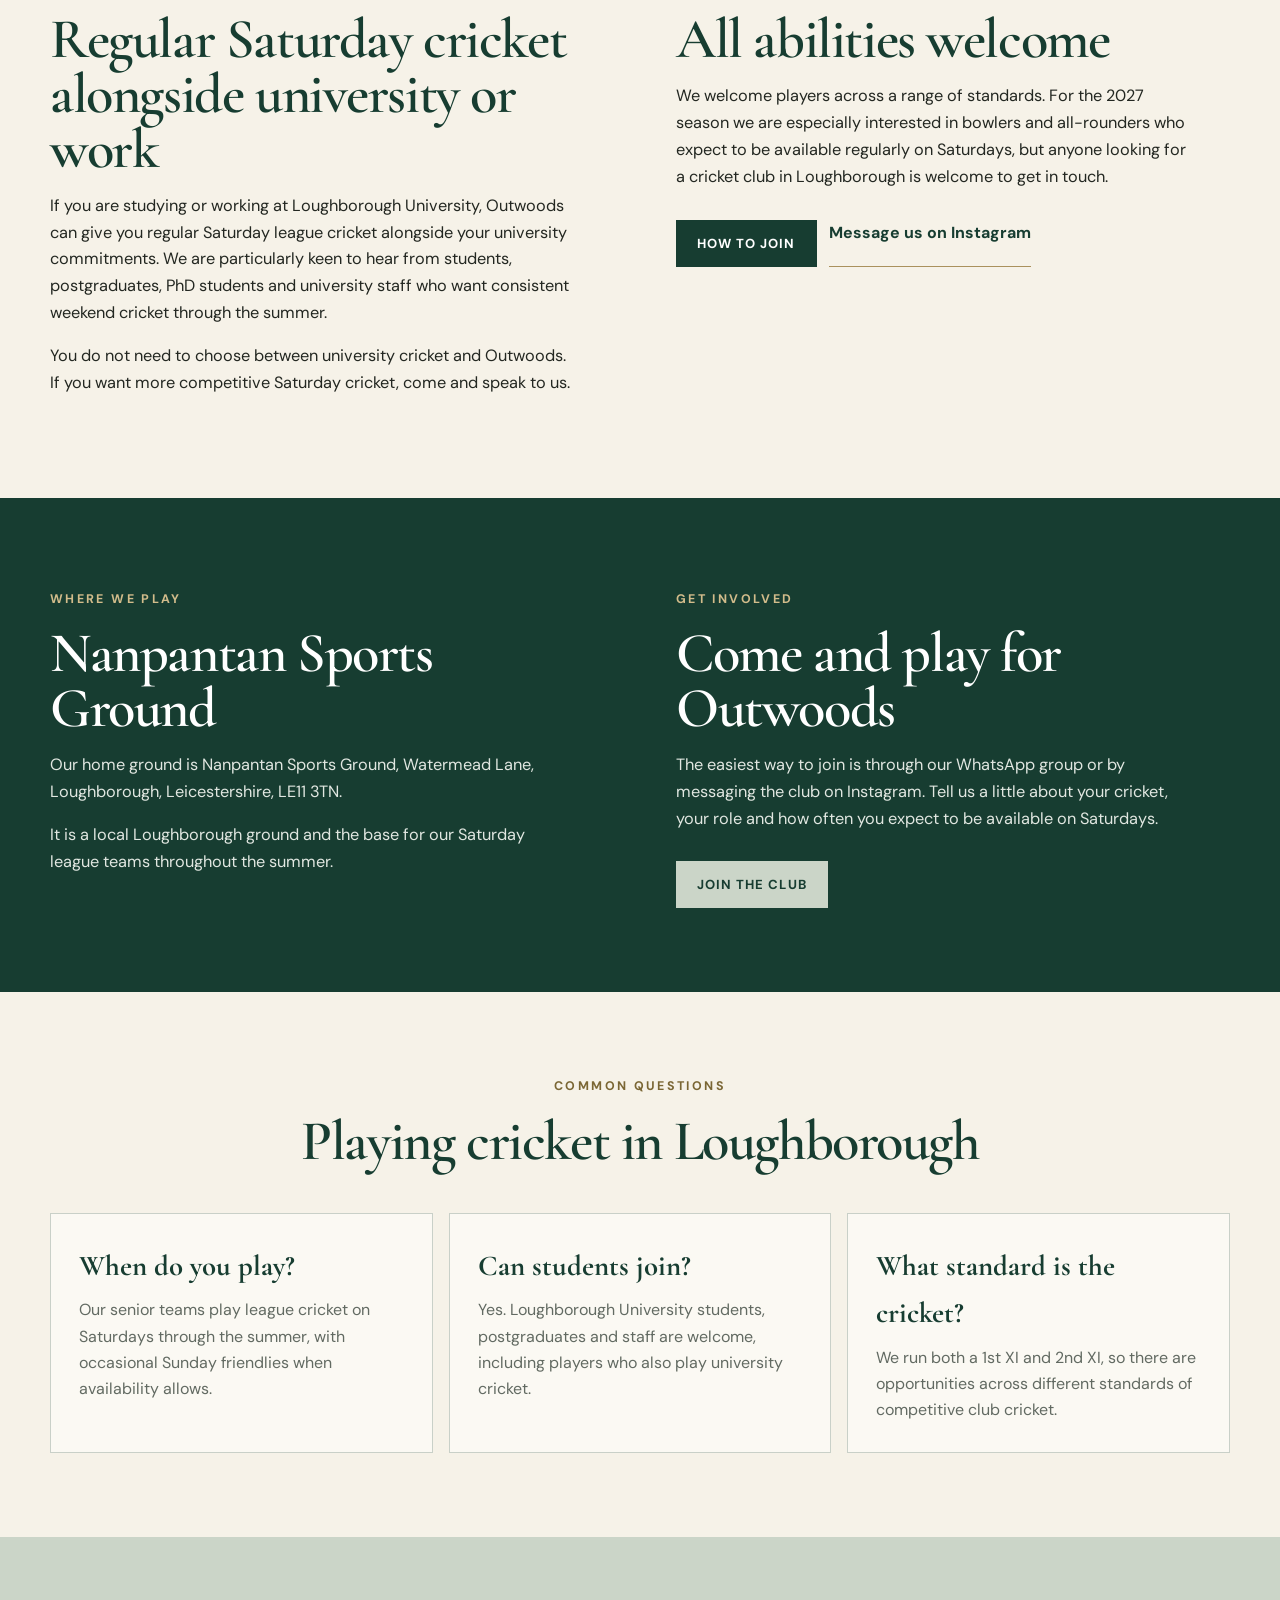
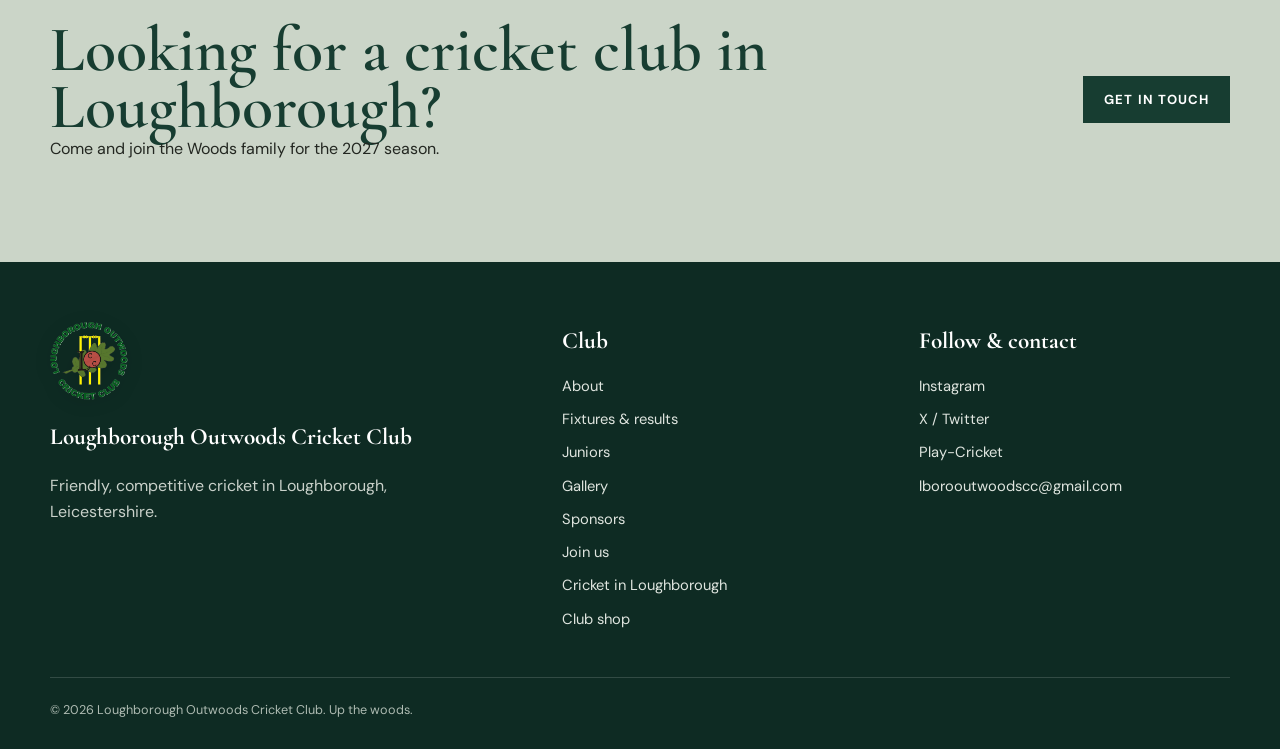
==== commit df648785: "Polish family-friendly landing page wording" ====
--- a/cricket-club-loughborough/index.html
+++ b/cricket-club-loughborough/index.html
@@ -67,7 +67,7 @@
       </div>
       <div class="intro-aside">
         <p>Loughborough Outwoods Cricket Club is based at Nanpantan Sports Ground on Watermead Lane, Loughborough. We field a 1st XI and 2nd XI every Saturday during the summer in the Leicestershire &amp; Rutland Cricket League.</p>
-        <p>We are a welcoming, family-friendly club and welcome experienced league cricketers, players returning to the game and people who have recently moved to Loughborough and want regular competitive cricket.</p>
+        <p>We are a welcoming, family-friendly club for experienced league cricketers, players returning to the game and people who have recently moved to Loughborough and want regular competitive cricket.</p>
       </div>
     </div>
   </section>
